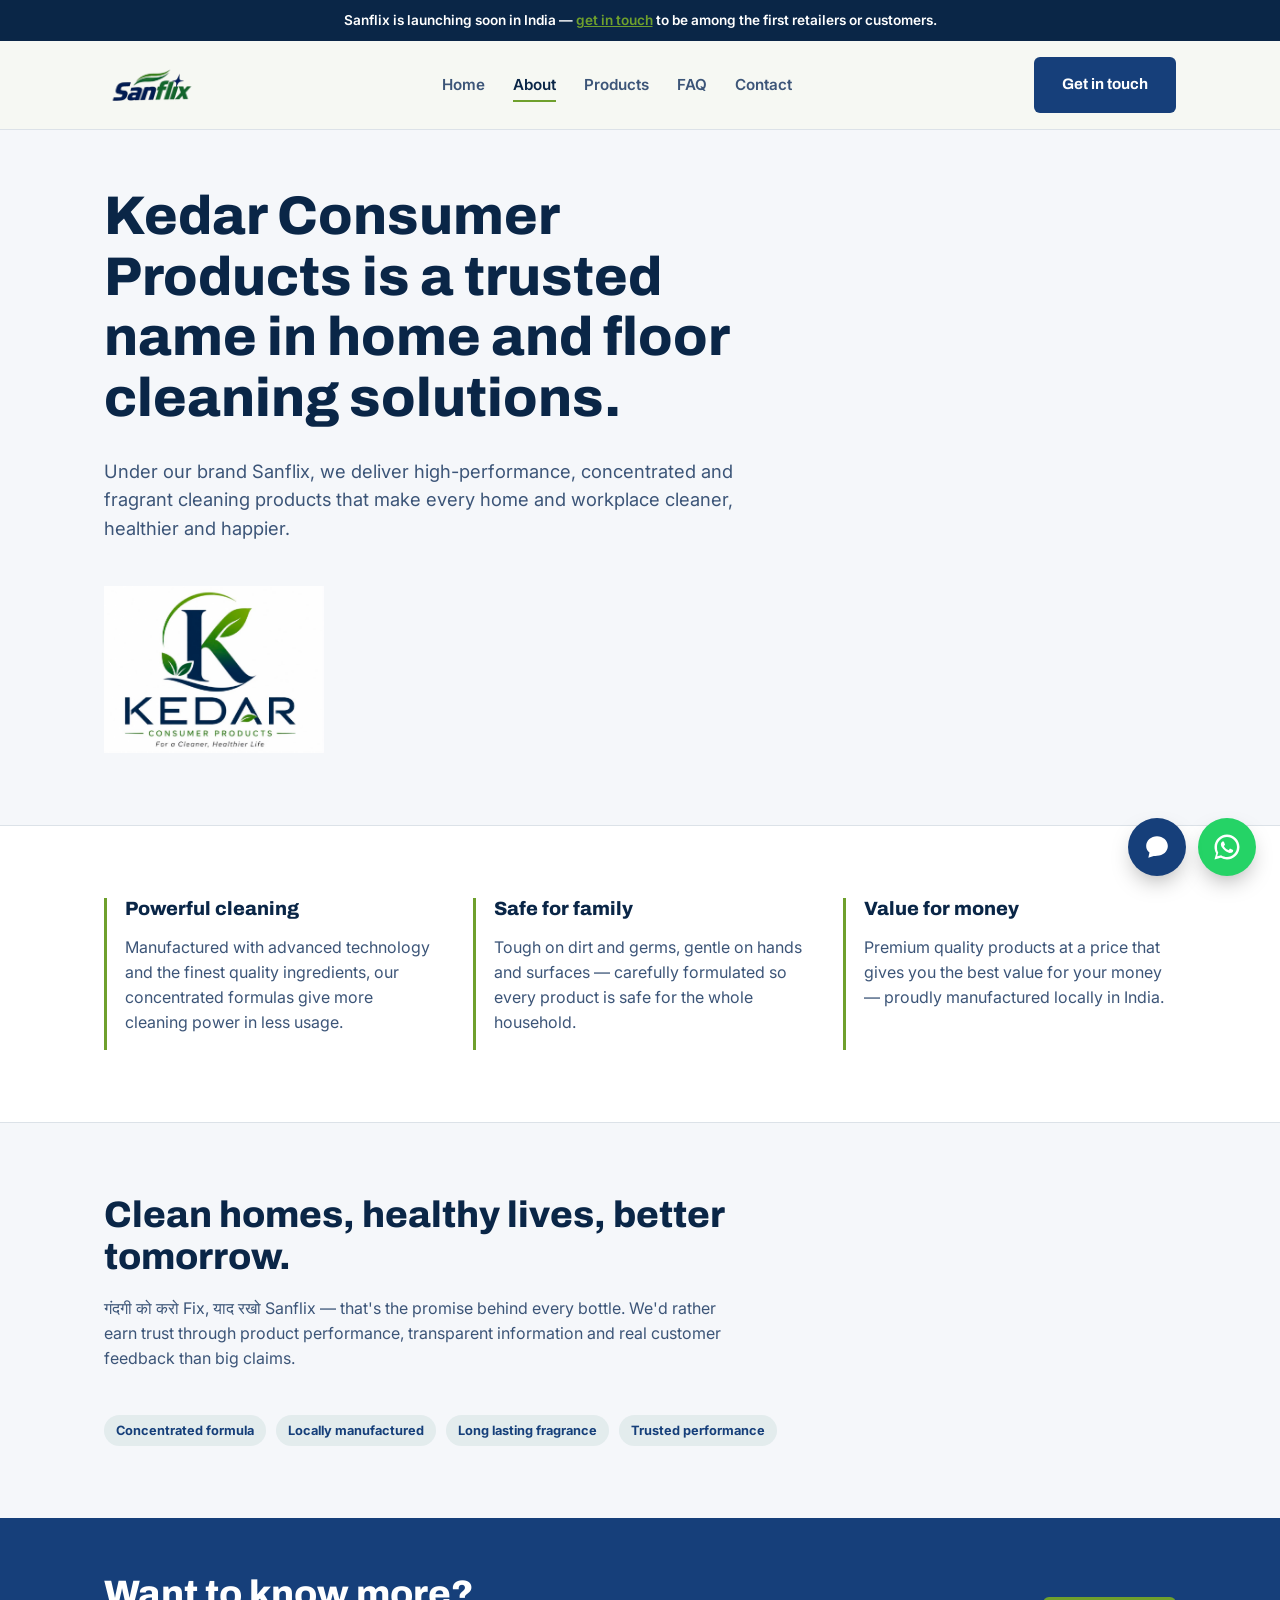
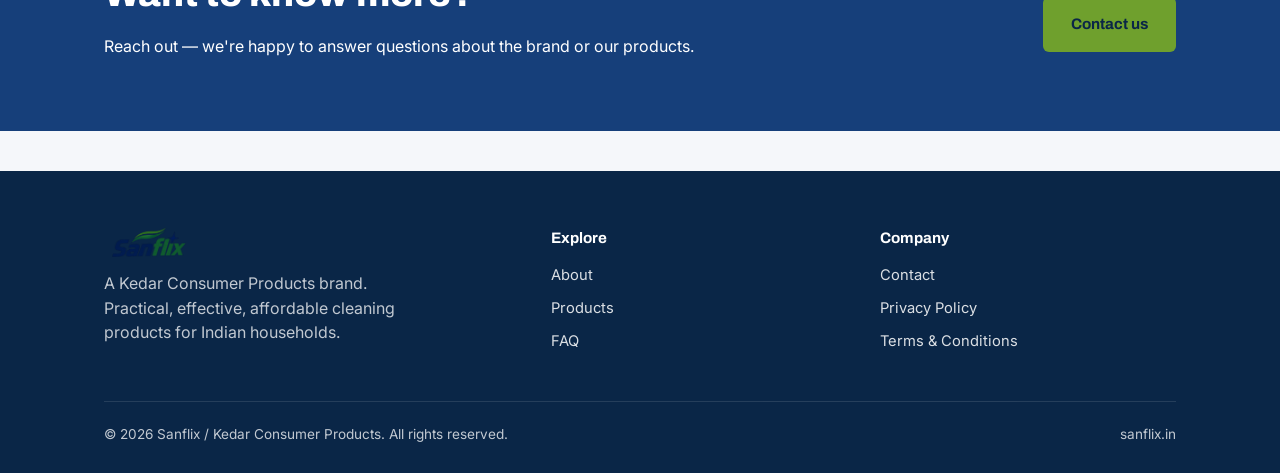
==== about.html @ 65be8e26 "Add files via upload" ====
<!DOCTYPE html>
<html lang="en">
<head>
<meta charset="UTF-8">
<meta name="viewport" content="width=device-width, initial-scale=1.0">
<title>About Sanflix | Kedar Consumer Products</title>
<meta name="description" content="Sanflix is the consumer-products brand of Kedar Consumer Products, building a strong local retail presence across India.">
<link rel="preconnect" href="https://fonts.googleapis.com">
<link href="https://fonts.googleapis.com/css2?family=Archivo:wght@700;800&family=Inter:wght@400;500;600;700&display=swap" rel="stylesheet">
<link rel="stylesheet" href="style.css">
</head>
<body>

<!-- PRE-LAUNCH: remove this div once Sanflix officially launches -->
<div class="announce-bar">Sanflix is launching soon in India — <a href="contact.html">get in touch</a> to be among the first retailers or customers.</div>

<header class="site-header">
  <div class="wrap">
    <a href="index.html" class="logo"><img src="assets/sanflix-logo.png" alt="Sanflix" style="height:32px;"></a>
    <nav>
      <ul class="nav-links">
        <li><a href="index.html">Home</a></li>
        <li><a href="about.html" class="active">About</a></li>
        <li><a href="products.html">Products</a></li>
        <li><a href="faq.html">FAQ</a></li>
        <li><a href="contact.html">Contact</a></li>
      </ul>
    </nav>
    <div class="nav-cta">
      <a href="contact.html" class="btn btn-primary">Get in touch</a>
      <button class="menu-toggle" aria-label="Toggle menu">
        <svg viewBox="0 0 24 24" fill="none" stroke="currentColor" stroke-width="2"><path d="M3 6h18M3 12h18M3 18h18"/></svg>
      </button>
    </div>
  </div>
</header>

<main>
  <section style="padding-top:56px;">
    <div class="wrap">
      <div class="section-head">
        <h1>Kedar Consumer Products is a trusted name in home and floor cleaning solutions.</h1>
        <p class="lede">Under our brand Sanflix, we deliver high-performance, concentrated and fragrant cleaning products that make every home and workplace cleaner, healthier and happier.</p>
      </div>
      <img src="assets/kedar-logo.png" alt="Kedar Consumer Products" style="max-width:220px;margin-top:8px;">
    </div>
  </section>

  <section class="section-alt">
    <div class="wrap">
      <div class="why-grid">
        <div class="why-item">
          <h3>Powerful cleaning</h3>
          <p>Manufactured with advanced technology and the finest quality ingredients, our concentrated formulas give more cleaning power in less usage.</p>
        </div>
        <div class="why-item">
          <h3>Safe for family</h3>
          <p>Tough on dirt and germs, gentle on hands and surfaces — carefully formulated so every product is safe for the whole household.</p>
        </div>
        <div class="why-item">
          <h3>Value for money</h3>
          <p>Premium quality products at a price that gives you the best value for your money — proudly manufactured locally in India.</p>
        </div>
      </div>
    </div>
  </section>

  <section>
    <div class="wrap">
      <div class="section-head">
        <h2>Clean homes, healthy lives, better tomorrow.</h2>
        <p>गंदगी को करो Fix, याद रखो Sanflix — that's the promise behind every bottle. We'd rather earn trust through product performance, transparent information and real customer feedback than big claims.</p>
      </div>
      <div class="badge-row">
        <span class="badge">Concentrated formula</span>
        <span class="badge">Locally manufactured</span>
        <span class="badge">Long lasting fragrance</span>
        <span class="badge">Trusted performance</span>
      </div>
    </div>
  </section>

  <section class="cta-band">
    <div class="wrap">
      <div>
        <h2>Want to know more?</h2>
        <p>Reach out — we're happy to answer questions about the brand or our products.</p>
      </div>
      <a href="contact.html" class="btn btn-accent">Contact us</a>
    </div>
  </section>
</main>

<footer>
  <div class="wrap">
    <div class="footer-grid">
      <div>
        <a href="index.html" class="logo"><img src="assets/sanflix-logo.png" alt="Sanflix" style="height:30px;"></a>
        <p style="color:rgba(255,255,255,0.75);margin-top:14px;max-width:32ch;">A Kedar Consumer Products brand. Practical, effective, affordable cleaning products for Indian households.</p>
      </div>
      <div>
        <h4>Explore</h4>
        <ul>
          <li><a href="about.html">About</a></li>
          <li><a href="products.html">Products</a></li>
          <li><a href="faq.html">FAQ</a></li>
        </ul>
      </div>
      <div>
        <h4>Company</h4>
        <ul>
          <li><a href="contact.html">Contact</a></li>
          <li><a href="privacy.html">Privacy Policy</a></li>
          <li><a href="terms.html">Terms &amp; Conditions</a></li>
        </ul>
      </div>
    </div>
    <div class="footer-bottom">
      <span>© 2026 Sanflix / Kedar Consumer Products. All rights reserved.</span>
      <span>sanflix.in</span>
    </div>
  </div>
</footer>

<a href="https://wa.me/910000000000" class="wa-float" aria-label="Chat on WhatsApp" target="_blank" rel="noopener">
  <svg viewBox="0 0 24 24"><path d="M12 2C6.48 2 2 6.48 2 12c0 1.85.5 3.58 1.36 5.07L2 22l5.07-1.33A9.96 9.96 0 0012 22c5.52 0 10-4.48 10-10S17.52 2 12 2zm0 18c-1.6 0-3.1-.43-4.4-1.18l-.31-.18-3.13.82.84-3.05-.2-.31A7.94 7.94 0 014 12c0-4.41 3.59-8 8-8s8 3.59 8 8-3.59 8-8 8zm4.4-5.9c-.24-.12-1.43-.7-1.65-.78-.22-.08-.38-.12-.54.12-.16.24-.62.78-.76.94-.14.16-.28.18-.52.06-.24-.12-1.02-.38-1.94-1.2-.72-.64-1.2-1.43-1.34-1.67-.14-.24-.02-.37.1-.49.11-.11.24-.28.36-.42.12-.14.16-.24.24-.4.08-.16.04-.3-.02-.42-.06-.12-.54-1.3-.74-1.78-.2-.47-.4-.4-.54-.41h-.46c-.16 0-.42.06-.64.3-.22.24-.84.82-.84 2s.86 2.32.98 2.48c.12.16 1.7 2.6 4.12 3.64.58.25 1.03.4 1.38.51.58.18 1.11.16 1.53.1.47-.07 1.43-.58 1.63-1.15.2-.57.2-1.05.14-1.15-.06-.1-.22-.16-.46-.28z"/></svg>
</a>

<button class="chat-toggle" aria-label="Open Sanflix assistant">
  <svg viewBox="0 0 24 24"><path d="M12 2C6.48 2 2 6.03 2 11c0 2.42 1.16 4.6 3.06 6.19L4 22l4.98-1.62A11.6 11.6 0 0012 20c5.52 0 10-4.03 10-9S17.52 2 12 2z"/></svg>
</button>
<div class="chat-panel">
  <div class="chat-head">Sanflix Assistant</div>
  <div class="chat-body">
    <div class="msg bot">Hi! Ask me about our products, usage, or how to get in touch.</div>
  </div>
  <form class="chat-input">
    <input type="text" placeholder="Type your question…" aria-label="Chat message">
    <button type="submit">Send</button>
  </form>
</div>

<script src="script.js"></script>
</body>
</html>
---- style.css ----
/* ===== Sanflix — Design tokens ===== */
:root{
  /* Colors pulled directly from the real Sanflix logo */
  --ink: #0A2647;
  --ink-soft: #3C5578;
  --paper: #F5F7FA;
  --paper-raised: #FFFFFF;
  --teal: #163F7A;
  --teal-dark: #0F2D59;
  --lime: #6FA02D;
  --lime-dark: #578425;
  --sage: #6B7684;
  --line: #DCE2E8;
  --danger: #B4432E;

  --font-head: 'Archivo', system-ui, sans-serif;
  --font-body: 'Inter', system-ui, sans-serif;

  --radius: 6px;
  --container: 1120px;
}

*{box-sizing:border-box;}
html{scroll-behavior:smooth;}
body{
  margin:0;
  background:var(--paper);
  color:var(--ink);
  font-family:var(--font-body);
  line-height:1.55;
  -webkit-font-smoothing:antialiased;
}
img{max-width:100%;display:block;}
a{color:inherit;}
.wrap{max-width:var(--container);margin:0 auto;padding:0 24px;}

h1,h2,h3{
  font-family:var(--font-head);
  color:var(--ink);
  line-height:1.12;
  margin:0 0 0.5em 0;
  font-weight:800;
}
h1{font-size:clamp(2.1rem,5vw,3.4rem);}
h2{font-size:clamp(1.6rem,3.4vw,2.3rem);}
h3{font-size:1.2rem;}
p{max-width:65ch;color:var(--ink-soft);}
.lede{font-size:1.15rem;color:var(--ink-soft);}

/* ===== Buttons ===== */
.btn{
  display:inline-flex;align-items:center;gap:8px;
  padding:14px 26px;border-radius:var(--radius);
  font-family:var(--font-head);font-weight:700;font-size:0.95rem;
  text-decoration:none;border:2px solid transparent;cursor:pointer;
  transition:transform .12s ease, background .15s ease;
}
.btn:active{transform:scale(0.98);}
.btn-primary{background:var(--teal);color:#fff;}
.btn-primary:hover{background:var(--teal-dark);}
.btn-accent{background:var(--lime);color:var(--ink);}
.btn-accent:hover{background:var(--lime-dark);}
.btn-ghost{background:transparent;color:var(--ink);border-color:var(--ink);}
.btn-ghost:hover{background:var(--ink);color:#fff;}
.btn-wide{width:100%;justify-content:center;}

/* ===== Header ===== */
.site-header{
  position:sticky;top:0;z-index:50;
  background:rgba(246,248,242,0.92);
  backdrop-filter:blur(8px);
  border-bottom:1px solid var(--line);
}
.site-header .wrap{
  display:flex;align-items:center;justify-content:space-between;
  padding-top:16px;padding-bottom:16px;
}
.logo{
  font-family:var(--font-head);font-weight:800;font-size:1.4rem;
  color:var(--teal);text-decoration:none;letter-spacing:-0.02em;
}
.logo span{color:var(--ink);}
.nav-links{display:flex;gap:28px;list-style:none;margin:0;padding:0;}
.nav-links a{
  text-decoration:none;font-weight:600;font-size:0.95rem;color:var(--ink-soft);
  padding:6px 0;border-bottom:2px solid transparent;
}
.nav-links a:hover, .nav-links a.active{color:var(--ink);border-color:var(--lime);}
.nav-cta{display:flex;align-items:center;gap:14px;}
.menu-toggle{
  display:none;background:none;border:none;cursor:pointer;padding:6px;
}
.menu-toggle svg{width:26px;height:26px;}

@media(max-width:860px){
  .nav-links{
    position:fixed;inset:70px 0 0 0;background:var(--paper);
    flex-direction:column;padding:32px 24px;gap:22px;
    transform:translateY(-110%);transition:transform .25s ease;
    border-top:1px solid var(--line);
  }
  .nav-links.open{transform:translateY(0);}
  .nav-links a{font-size:1.1rem;}
  .menu-toggle{display:block;}
  .nav-cta .btn-primary{padding:10px 16px;font-size:0.85rem;}
}

/* ===== Hero ===== */
.hero{
  position:relative;overflow:hidden;
  padding:64px 0 90px 0;
}
.hero::before{
  content:"";position:absolute;top:-10%;right:-12%;width:56%;height:130%;
  background:var(--teal);
  clip-path:polygon(28% 0, 100% 0, 100% 100%, 0% 100%);
  z-index:0;
}
.hero .wrap{position:relative;z-index:1;display:grid;grid-template-columns:1.1fr 0.9fr;gap:40px;align-items:center;}
.hero-copy .tag{
  display:inline-block;background:var(--lime);color:var(--ink);
  font-weight:700;font-size:0.82rem;padding:6px 14px;border-radius:100px;margin-bottom:18px;
}
.hero-actions{display:flex;gap:14px;flex-wrap:wrap;margin-top:28px;}
.hero-art{
  position:relative;z-index:1;background:var(--paper-raised);
  border-radius:var(--radius);padding:28px;border:1px solid var(--line);
  box-shadow:0 24px 60px -30px rgba(18,56,50,0.35);
}
.hero-art img{border-radius:4px;}
.hero-art .caption{margin-top:14px;font-size:0.85rem;color:var(--sage);text-align:center;}

@media(max-width:860px){
  .hero .wrap{grid-template-columns:1fr;}
  .hero::before{width:100%;height:60%;top:auto;bottom:0;right:0;clip-path:polygon(0 30%,100% 0,100% 100%,0 100%);opacity:0.12;}
}

/* ===== Sections ===== */
section{padding:72px 0;}
.section-head{max-width:640px;margin-bottom:44px;}
.section-alt{background:var(--paper-raised);border-top:1px solid var(--line);border-bottom:1px solid var(--line);}

/* Product tiles - flat bordered, not identical shadow cards */
.product-grid{display:grid;grid-template-columns:repeat(auto-fit,minmax(220px,1fr));gap:1px;background:var(--line);border:1px solid var(--line);}
.product-tile{background:var(--paper-raised);padding:28px 24px;display:flex;flex-direction:column;gap:12px;}
.product-tile .swatch{width:44px;height:44px;border-radius:50%;background:var(--lime);}
.product-tile h3{margin-bottom:0;}
.product-tile p{font-size:0.92rem;margin:0;}
.product-tile .enquire{margin-top:auto;font-weight:700;font-size:0.88rem;color:var(--teal);text-decoration:none;}

/* Why grid */
.why-grid{display:grid;grid-template-columns:repeat(auto-fit,minmax(220px,1fr));gap:36px;}
.why-item{border-left:3px solid var(--lime);padding-left:18px;}
@media(max-width:860px){.why-grid{grid-template-columns:1fr;}}

/* CTA band */
.cta-band{background:var(--teal);color:#fff;padding:56px 0;}
.cta-band h2, .cta-band p{color:#fff;}
.cta-band .wrap{display:flex;align-items:center;justify-content:space-between;gap:24px;flex-wrap:wrap;}

/* Forms */
.form-grid{display:grid;grid-template-columns:1.2fr 0.8fr;gap:48px;align-items:start;}
@media(max-width:860px){.form-grid{grid-template-columns:1fr;}}
.field{margin-bottom:20px;}
.field label{display:block;font-weight:700;font-size:0.88rem;margin-bottom:6px;}
.field input, .field select, .field textarea{
  width:100%;padding:12px 14px;border:1.5px solid var(--line);border-radius:var(--radius);
  font-family:var(--font-body);font-size:0.98rem;background:#fff;color:var(--ink);
}
.field input:focus, .field select:focus, .field textarea:focus{
  outline:2px solid var(--teal);outline-offset:1px;border-color:var(--teal);
}
.contact-card{background:var(--paper-raised);border:1px solid var(--line);border-radius:var(--radius);padding:28px;}
.contact-card .row{display:flex;gap:12px;align-items:flex-start;margin-bottom:18px;}
.contact-card .row:last-child{margin-bottom:0;}

/* FAQ accordion */
.faq-item{border-bottom:1px solid var(--line);}
.faq-q{
  width:100%;text-align:left;background:none;border:none;cursor:pointer;
  padding:20px 0;font-family:var(--font-head);font-weight:700;font-size:1.05rem;
  display:flex;justify-content:space-between;align-items:center;color:var(--ink);
}
.faq-a{max-height:0;overflow:hidden;transition:max-height .25s ease;}
.faq-a p{padding-bottom:18px;margin:0;}
.faq-item.open .faq-a{max-height:300px;}
.faq-item.open .faq-icon{transform:rotate(45deg);}
.faq-icon{transition:transform .2s ease;font-size:1.4rem;color:var(--teal);}

/* Footer */
footer{background:var(--ink);color:#fff;padding:56px 0 28px 0;margin-top:40px;}
footer a{color:#fff;text-decoration:none;opacity:0.85;}
footer a:hover{opacity:1;text-decoration:underline;}
.footer-grid{display:grid;grid-template-columns:1.4fr 1fr 1fr;gap:32px;margin-bottom:40px;}
.footer-grid h4{font-family:var(--font-head);margin:0 0 14px 0;font-size:0.95rem;}
.footer-grid ul{list-style:none;padding:0;margin:0;display:flex;flex-direction:column;gap:10px;font-size:0.92rem;}
.footer-bottom{border-top:1px solid rgba(255,255,255,0.15);padding-top:22px;font-size:0.85rem;opacity:0.75;display:flex;justify-content:space-between;flex-wrap:wrap;gap:10px;}
@media(max-width:860px){.footer-grid{grid-template-columns:1fr;}}

/* WhatsApp floating button */
.wa-float{
  position:fixed;bottom:24px;right:24px;z-index:60;
  width:58px;height:58px;border-radius:50%;background:#25D366;
  display:flex;align-items:center;justify-content:center;
  box-shadow:0 10px 24px -8px rgba(0,0,0,0.4);text-decoration:none;
}
.wa-float svg{width:30px;height:30px;fill:#fff;}

/* Chatbot widget (phase 2 — wired up when the RAG API is live) */
.chat-toggle{
  position:fixed;bottom:24px;right:94px;z-index:60;
  width:58px;height:58px;border-radius:50%;background:var(--teal);
  display:flex;align-items:center;justify-content:center;border:none;cursor:pointer;
  box-shadow:0 10px 24px -8px rgba(0,0,0,0.4);
}
.chat-toggle svg{width:26px;height:26px;fill:#fff;}
.chat-panel{
  position:fixed;bottom:92px;right:24px;z-index:60;width:320px;max-width:calc(100vw - 48px);
  background:#fff;border-radius:12px;border:1px solid var(--line);
  box-shadow:0 24px 60px -20px rgba(0,0,0,0.35);
  display:none;flex-direction:column;overflow:hidden;
}
.chat-panel.open{display:flex;}
.chat-head{background:var(--teal);color:#fff;padding:14px 16px;font-family:var(--font-head);font-weight:700;}
.chat-body{padding:14px 16px;height:280px;overflow-y:auto;font-size:0.9rem;}
.chat-body .msg{margin-bottom:12px;}
.chat-body .msg.bot{color:var(--ink-soft);}
.chat-body .msg.user{color:var(--teal);text-align:right;}
.chat-input{display:flex;border-top:1px solid var(--line);}
.chat-input input{flex:1;border:none;padding:12px;font-size:0.9rem;}
.chat-input button{border:none;background:var(--lime);padding:0 16px;font-weight:700;cursor:pointer;}

/* PRE-LAUNCH: remove this whole block + its HTML usage once Sanflix officially launches */
.announce-bar{
  background:var(--ink);color:#fff;text-align:center;
  padding:10px 16px;font-size:0.85rem;font-weight:600;
}
.announce-bar a{color:var(--lime);text-decoration:underline;}

/* Utility */
.badge-row{display:flex;gap:10px;flex-wrap:wrap;margin-top:20px;}
.badge{font-size:0.8rem;font-weight:700;color:var(--teal);background:rgba(15,107,92,0.08);padding:6px 12px;border-radius:100px;}
.skip-link{position:absolute;left:-9999px;}
.skip-link:focus{left:16px;top:16px;background:#fff;padding:10px;z-index:100;}
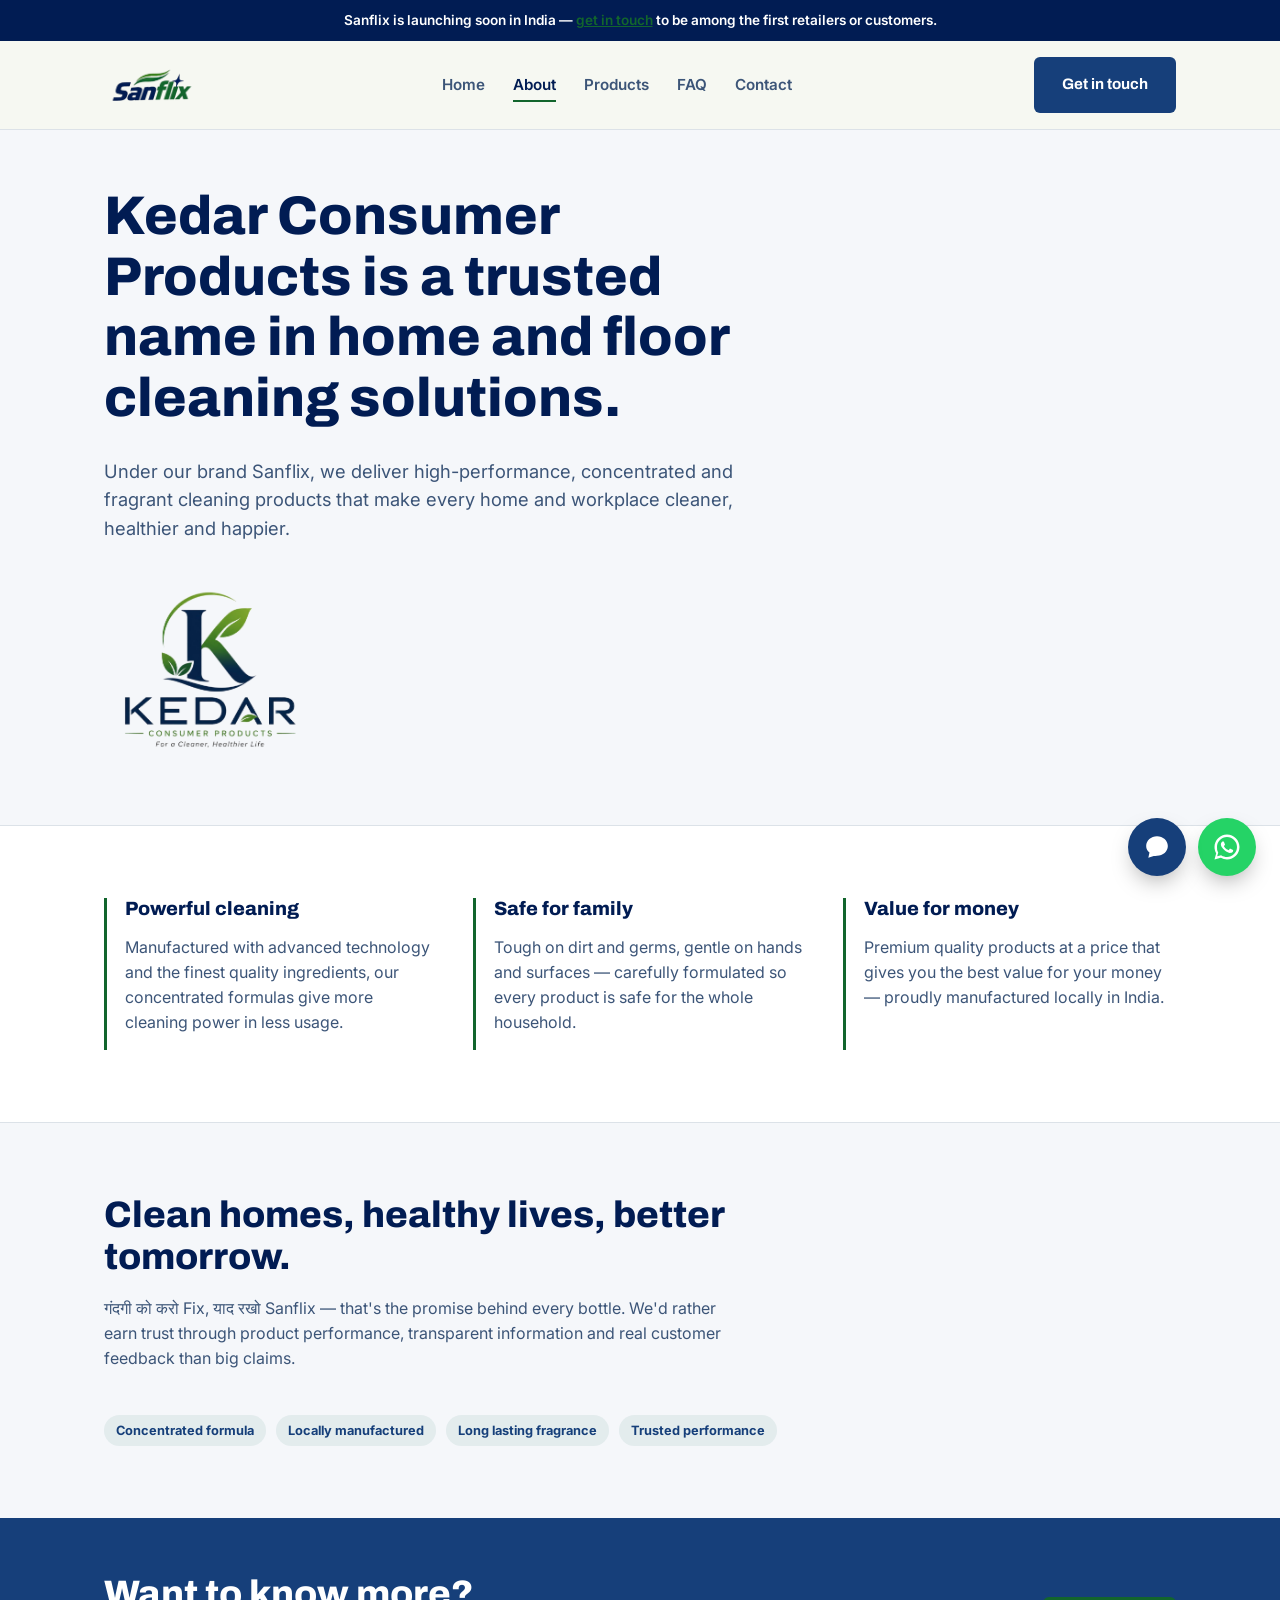
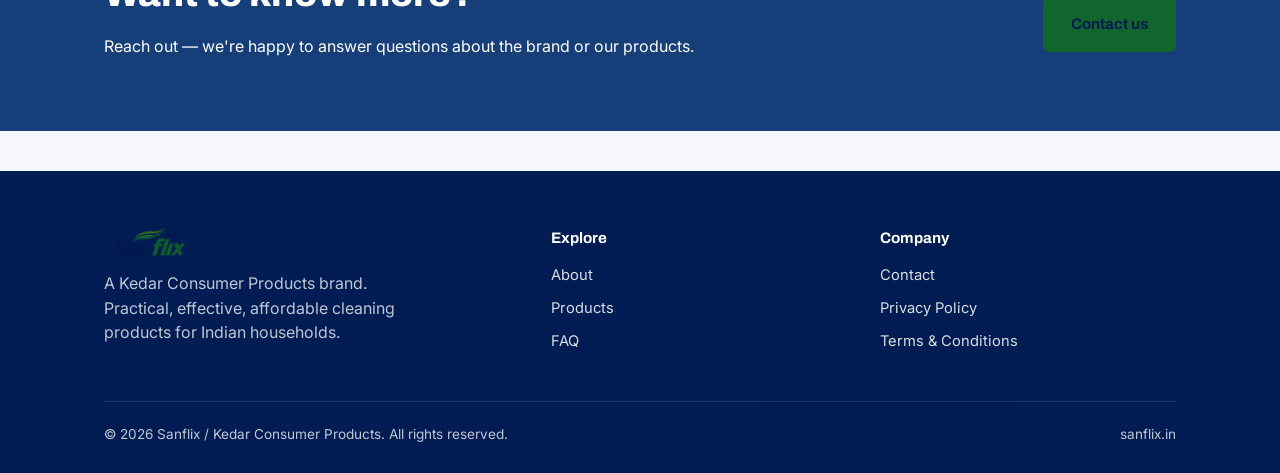
==== commit 183a5bd9: "Add files via upload" ====
--- a/about.html
+++ b/about.html
@@ -28,8 +28,10 @@
     </nav>
     <div class="nav-cta">
       <a href="contact.html" class="btn btn-primary">Get in touch</a>
-      <button class="menu-toggle" aria-label="Toggle menu">
-        <svg viewBox="0 0 24 24" fill="none" stroke="currentColor" stroke-width="2"><path d="M3 6h18M3 12h18M3 18h18"/></svg>
+      <button type="button" class="menu-toggle" aria-label="Toggle menu" aria-expanded="false">
+        <span class="bar"></span>
+        <span class="bar"></span>
+        <span class="bar"></span>
       </button>
     </div>
   </div>
--- a/style.css
+++ b/style.css
@@ -1,14 +1,14 @@
 /* ===== Sanflix — Design tokens ===== */
 :root{
   /* Colors pulled directly from the real Sanflix logo */
-  --ink: #0A2647;
+  --ink: #011C53;
   --ink-soft: #3C5578;
   --paper: #F5F7FA;
   --paper-raised: #FFFFFF;
   --teal: #163F7A;
   --teal-dark: #0F2D59;
-  --lime: #6FA02D;
-  --lime-dark: #578425;
+  --lime: #12652D;
+  --lime-dark: #0D4A21;
   --sage: #6B7684;
   --line: #DCE2E8;
   --danger: #B4432E;
@@ -66,9 +66,8 @@
 
 /* ===== Header ===== */
 .site-header{
-  position:sticky;top:0;z-index:50;
-  background:rgba(246,248,242,0.92);
-  backdrop-filter:blur(8px);
+  position:sticky;top:0;z-index:300;
+  background:rgba(246,248,242,0.97);
   border-bottom:1px solid var(--line);
 }
 .site-header .wrap{
@@ -89,17 +88,38 @@
 .nav-cta{display:flex;align-items:center;gap:14px;}
 .menu-toggle{
   display:none;background:none;border:none;cursor:pointer;padding:6px;
-}
-.menu-toggle svg{width:26px;height:26px;}
+  position:relative;z-index:201;width:38px;height:38px;
+}
+.menu-toggle .bar{
+  display:block;position:absolute;left:6px;right:6px;height:2px;
+  background:var(--ink);border-radius:2px;
+  transition:transform .25s ease, opacity .2s ease;
+}
+.menu-toggle .bar:nth-child(1){top:12px;}
+.menu-toggle .bar:nth-child(2){top:19px;}
+.menu-toggle .bar:nth-child(3){top:26px;}
+.menu-toggle.active .bar:nth-child(1){transform:translateY(7px) rotate(45deg);}
+.menu-toggle.active .bar:nth-child(2){opacity:0;}
+.menu-toggle.active .bar:nth-child(3){transform:translateY(-7px) rotate(-45deg);}
 
 @media(max-width:860px){
   .nav-links{
-    position:fixed;inset:70px 0 0 0;background:var(--paper);
-    flex-direction:column;padding:32px 24px;gap:22px;
-    transform:translateY(-110%);transition:transform .25s ease;
-    border-top:1px solid var(--line);
+    display:none;
+    position:fixed;top:0;right:0;bottom:0;left:0;
+    background:var(--paper);z-index:200;
+    flex-direction:column;padding:100px 24px 32px 24px;gap:22px;
+    overflow-y:auto;
   }
-  .nav-links.open{transform:translateY(0);}
+  .nav-links.open{display:flex;}
+  .nav-links.open::before{
+    content:"";
+    position:absolute;top:24px;left:24px;
+    width:150px;height:34px;
+    background:url('assets/sanflix-logo.png') no-repeat left center;
+    background-size:contain;
+  }
+  .nav-links li{border-bottom:1px solid var(--line);padding-bottom:14px;}
+  .nav-links li:last-child{border-bottom:none;}
   .nav-links a{font-size:1.1rem;}
   .menu-toggle{display:block;}
   .nav-cta .btn-primary{padding:10px 16px;font-size:0.85rem;}
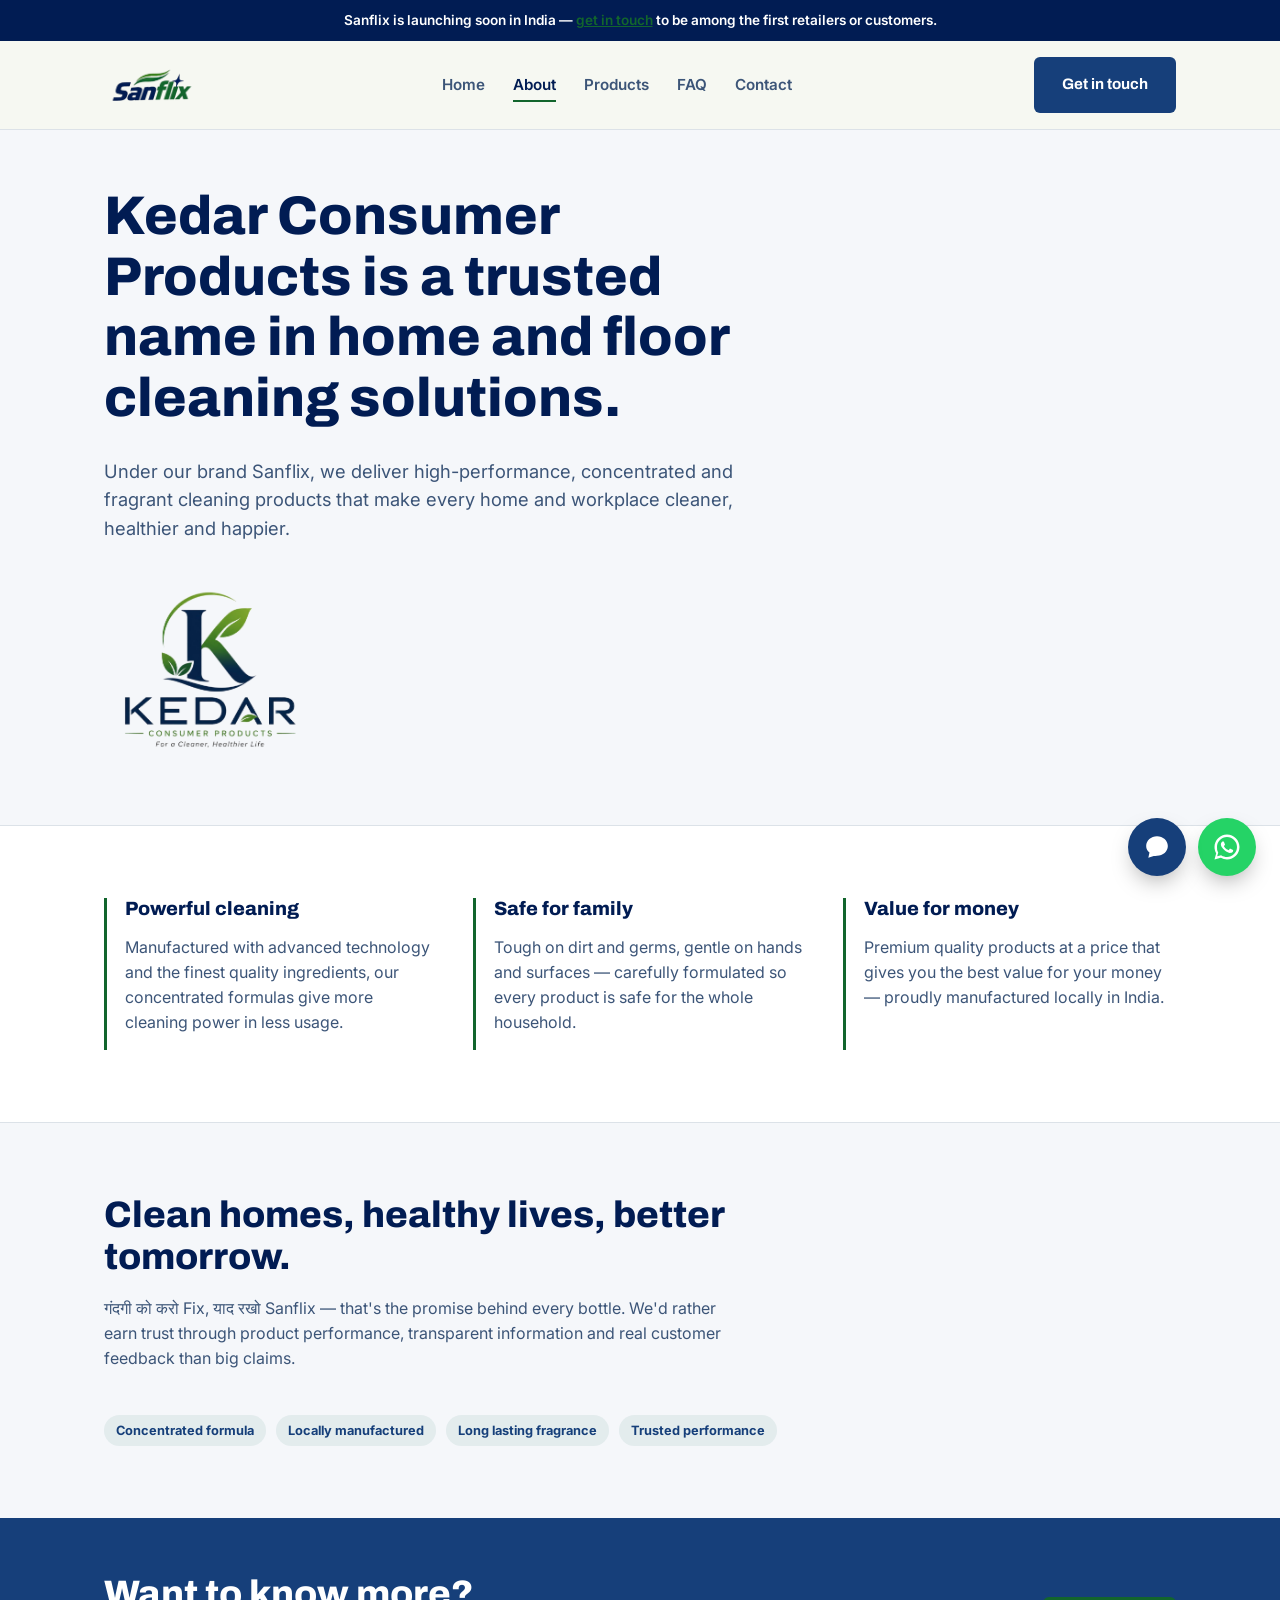
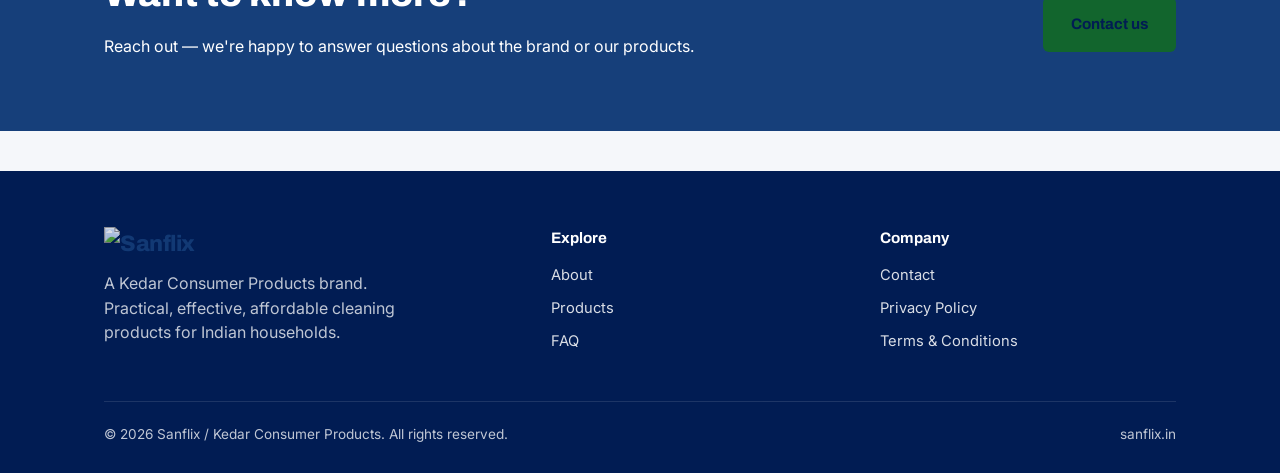
==== commit 3f7b9c60: "Add files via upload" ====
--- a/about.html
+++ b/about.html
@@ -7,7 +7,19 @@
 <meta name="description" content="Sanflix is the consumer-products brand of Kedar Consumer Products, building a strong local retail presence across India.">
 <link rel="preconnect" href="https://fonts.googleapis.com">
 <link href="https://fonts.googleapis.com/css2?family=Archivo:wght@700;800&family=Inter:wght@400;500;600;700&display=swap" rel="stylesheet">
+<link rel="icon" type="image/x-icon" href="assets/favicon.ico">
+<link rel="icon" type="image/png" sizes="32x32" href="assets/favicon-32.png">
+<link rel="icon" type="image/png" sizes="16x16" href="assets/favicon-16.png">
+<link rel="apple-touch-icon" sizes="180x180" href="assets/apple-touch-icon.png">
 <link rel="stylesheet" href="style.css">
+<!-- Google tag (gtag.js) -->
+<script async src="https://www.googletagmanager.com/gtag/js?id=G-ZH7ZVCZYS8"></script>
+<script>
+  window.dataLayer = window.dataLayer || [];
+  function gtag(){dataLayer.push(arguments);}
+  gtag('js', new Date());
+  gtag('config', 'G-ZH7ZVCZYS8');
+</script>
 </head>
 <body>
 
@@ -97,7 +109,7 @@
   <div class="wrap">
     <div class="footer-grid">
       <div>
-        <a href="index.html" class="logo"><img src="assets/sanflix-logo.png" alt="Sanflix" style="height:30px;"></a>
+        <a href="index.html" class="logo"><img src="assets/sanflix-logo-white.png" alt="Sanflix" style="height:30px;"></a>
         <p style="color:rgba(255,255,255,0.75);margin-top:14px;max-width:32ch;">A Kedar Consumer Products brand. Practical, effective, affordable cleaning products for Indian households.</p>
       </div>
       <div>
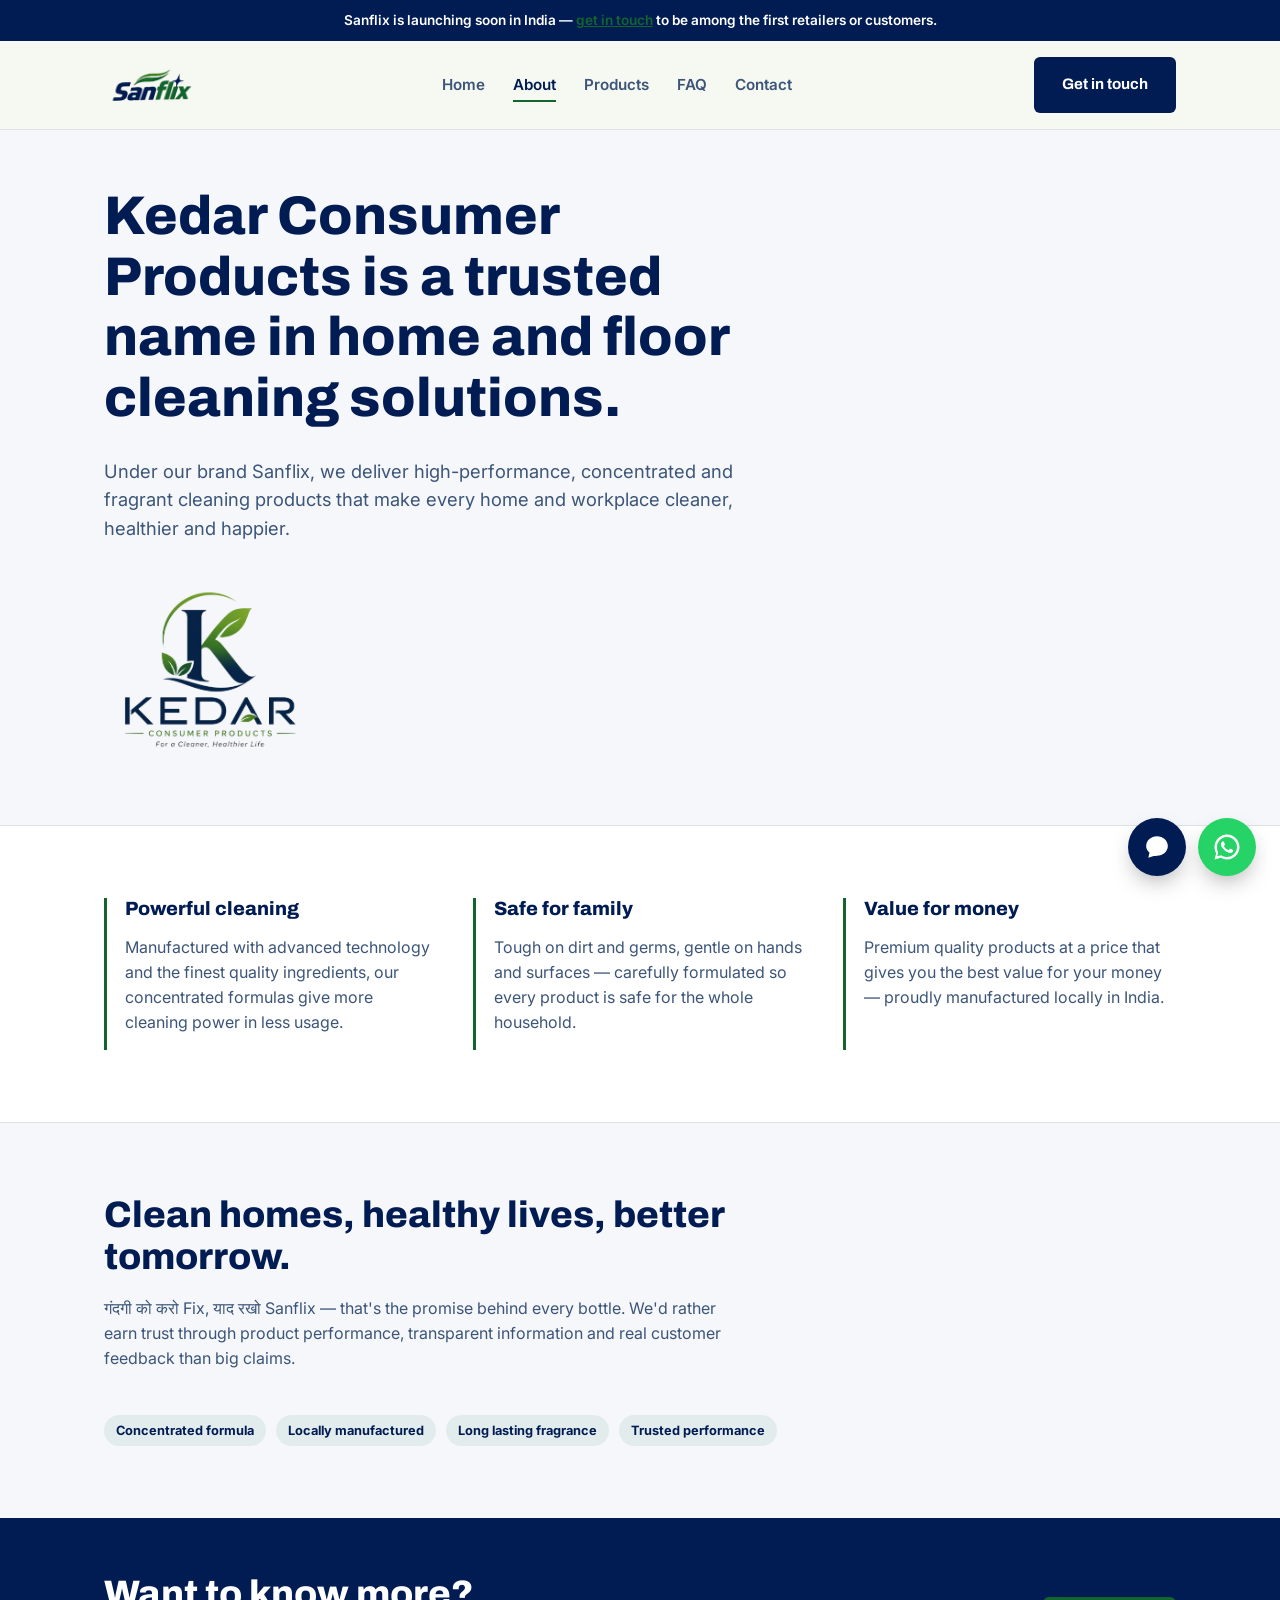
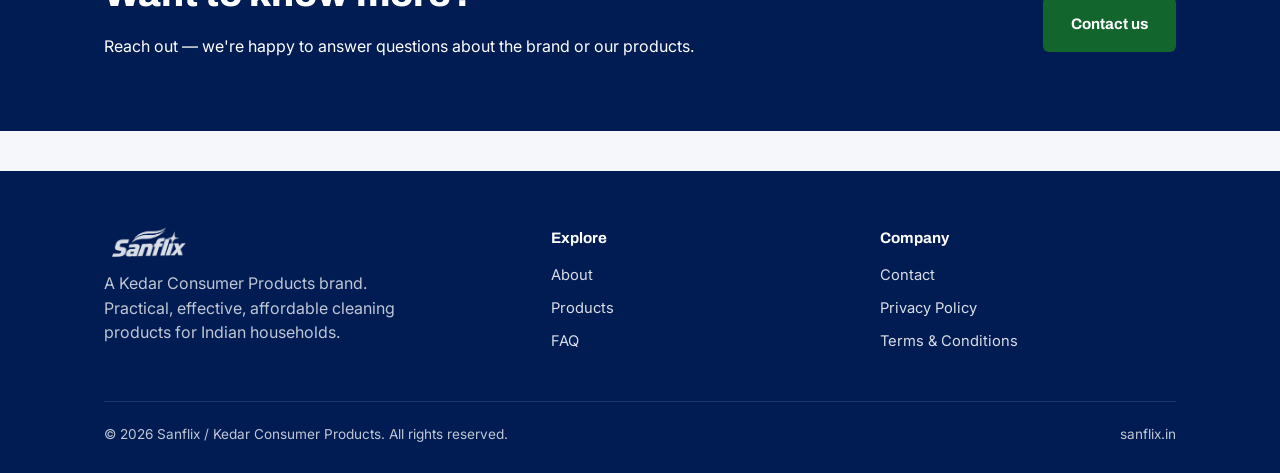
==== commit 158a8b3a: "Add files via upload" ====
--- a/about.html
+++ b/about.html
@@ -136,7 +136,7 @@
   </div>
 </footer>
 
-<a href="https://wa.me/910000000000" class="wa-float" aria-label="Chat on WhatsApp" target="_blank" rel="noopener">
+<a href="https://wa.me/918168800195" class="wa-float" aria-label="Chat on WhatsApp" target="_blank" rel="noopener">
   <svg viewBox="0 0 24 24"><path d="M12 2C6.48 2 2 6.48 2 12c0 1.85.5 3.58 1.36 5.07L2 22l5.07-1.33A9.96 9.96 0 0012 22c5.52 0 10-4.48 10-10S17.52 2 12 2zm0 18c-1.6 0-3.1-.43-4.4-1.18l-.31-.18-3.13.82.84-3.05-.2-.31A7.94 7.94 0 014 12c0-4.41 3.59-8 8-8s8 3.59 8 8-3.59 8-8 8zm4.4-5.9c-.24-.12-1.43-.7-1.65-.78-.22-.08-.38-.12-.54.12-.16.24-.62.78-.76.94-.14.16-.28.18-.52.06-.24-.12-1.02-.38-1.94-1.2-.72-.64-1.2-1.43-1.34-1.67-.14-.24-.02-.37.1-.49.11-.11.24-.28.36-.42.12-.14.16-.24.24-.4.08-.16.04-.3-.02-.42-.06-.12-.54-1.3-.74-1.78-.2-.47-.4-.4-.54-.41h-.46c-.16 0-.42.06-.64.3-.22.24-.84.82-.84 2s.86 2.32.98 2.48c.12.16 1.7 2.6 4.12 3.64.58.25 1.03.4 1.38.51.58.18 1.11.16 1.53.1.47-.07 1.43-.58 1.63-1.15.2-.57.2-1.05.14-1.15-.06-.1-.22-.16-.46-.28z"/></svg>
 </a>
 
--- a/style.css
+++ b/style.css
@@ -5,8 +5,8 @@
   --ink-soft: #3C5578;
   --paper: #F5F7FA;
   --paper-raised: #FFFFFF;
-  --teal: #163F7A;
-  --teal-dark: #0F2D59;
+  --teal: #011C53;
+  --teal-dark: #010F30;
   --lime: #12652D;
   --lime-dark: #0D4A21;
   --sage: #6B7684;
@@ -58,7 +58,7 @@
 .btn:active{transform:scale(0.98);}
 .btn-primary{background:var(--teal);color:#fff;}
 .btn-primary:hover{background:var(--teal-dark);}
-.btn-accent{background:var(--lime);color:var(--ink);}
+.btn-accent{background:var(--lime);color:#fff;}
 .btn-accent:hover{background:var(--lime-dark);}
 .btn-ghost{background:transparent;color:var(--ink);border-color:var(--ink);}
 .btn-ghost:hover{background:var(--ink);color:#fff;}
@@ -138,7 +138,7 @@
 }
 .hero .wrap{position:relative;z-index:1;display:grid;grid-template-columns:1.1fr 0.9fr;gap:40px;align-items:center;}
 .hero-copy .tag{
-  display:inline-block;background:var(--lime);color:var(--ink);
+  display:inline-block;background:var(--lime);color:#fff;
   font-weight:700;font-size:0.82rem;padding:6px 14px;border-radius:100px;margin-bottom:18px;
 }
 .hero-actions{display:flex;gap:14px;flex-wrap:wrap;margin-top:28px;}
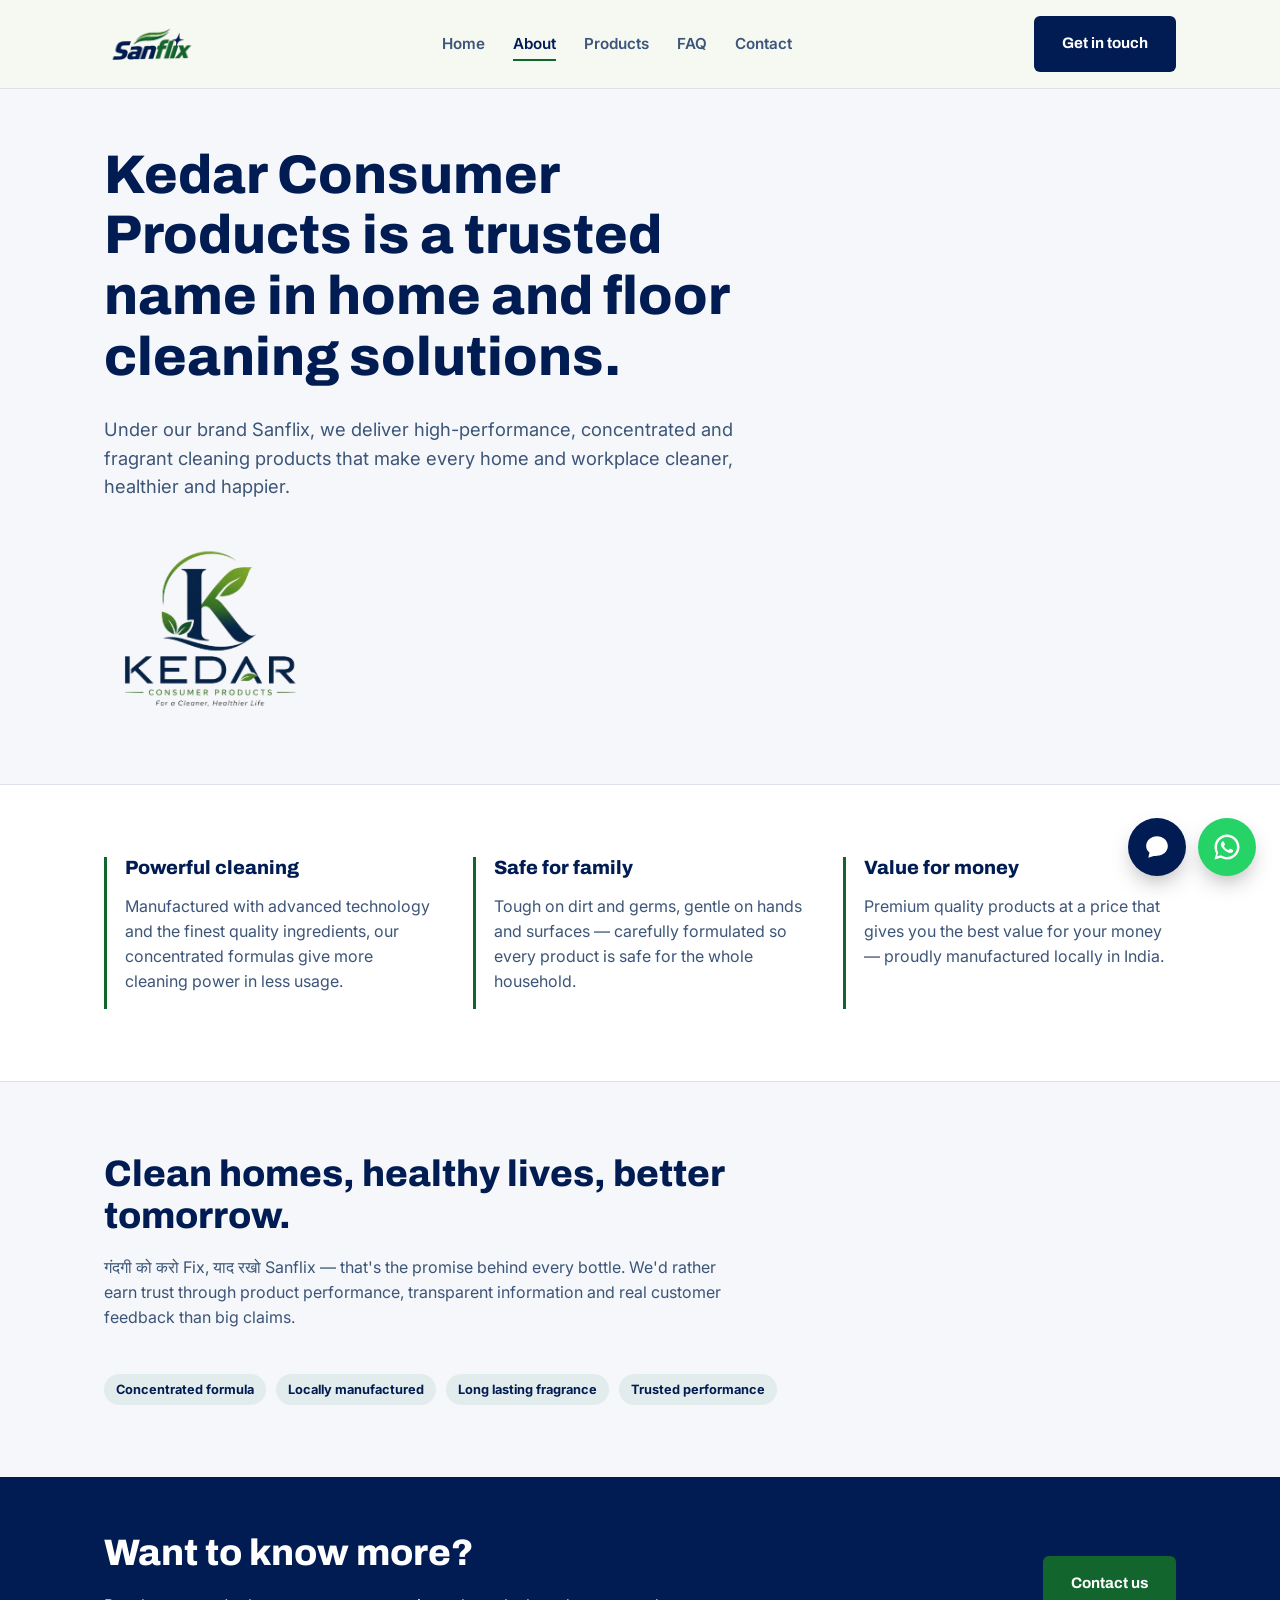
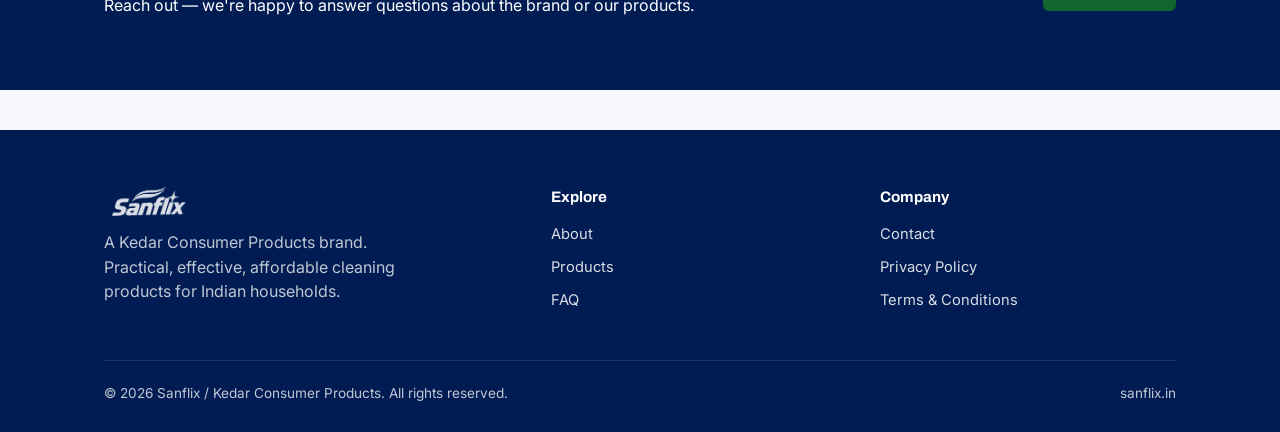
==== commit eec6d8d8: "Add files via upload" ====
--- a/about.html
+++ b/about.html
@@ -22,9 +22,6 @@
 </script>
 </head>
 <body>
-
-<!-- PRE-LAUNCH: remove this div once Sanflix officially launches -->
-<div class="announce-bar">Sanflix is launching soon in India — <a href="contact.html">get in touch</a> to be among the first retailers or customers.</div>
 
 <header class="site-header">
   <div class="wrap">
--- a/style.css
+++ b/style.css
@@ -242,20 +242,22 @@
 }
 .chat-panel.open{display:flex;}
 .chat-head{background:var(--teal);color:#fff;padding:14px 16px;font-family:var(--font-head);font-weight:700;}
-.chat-body{padding:14px 16px;height:280px;overflow-y:auto;font-size:0.9rem;}
-.chat-body .msg{margin-bottom:12px;}
-.chat-body .msg.bot{color:var(--ink-soft);}
-.chat-body .msg.user{color:var(--teal);text-align:right;}
+.chat-body{padding:14px 16px;height:280px;overflow-y:auto;font-size:0.9rem;display:flex;flex-direction:column;gap:10px;}
+.chat-body .msg{
+  margin-bottom:0;padding:10px 14px;border-radius:14px;max-width:85%;
+  line-height:1.4;word-wrap:break-word;
+}
+.chat-body .msg.bot{
+  background:var(--paper);color:var(--ink);
+  align-self:flex-start;border-bottom-left-radius:4px;
+}
+.chat-body .msg.user{
+  background:var(--teal);color:#fff;
+  align-self:flex-end;border-bottom-right-radius:4px;
+}
 .chat-input{display:flex;border-top:1px solid var(--line);}
 .chat-input input{flex:1;border:none;padding:12px;font-size:0.9rem;}
 .chat-input button{border:none;background:var(--lime);padding:0 16px;font-weight:700;cursor:pointer;}
-
-/* PRE-LAUNCH: remove this whole block + its HTML usage once Sanflix officially launches */
-.announce-bar{
-  background:var(--ink);color:#fff;text-align:center;
-  padding:10px 16px;font-size:0.85rem;font-weight:600;
-}
-.announce-bar a{color:var(--lime);text-decoration:underline;}
 
 /* Utility */
 .badge-row{display:flex;gap:10px;flex-wrap:wrap;margin-top:20px;}
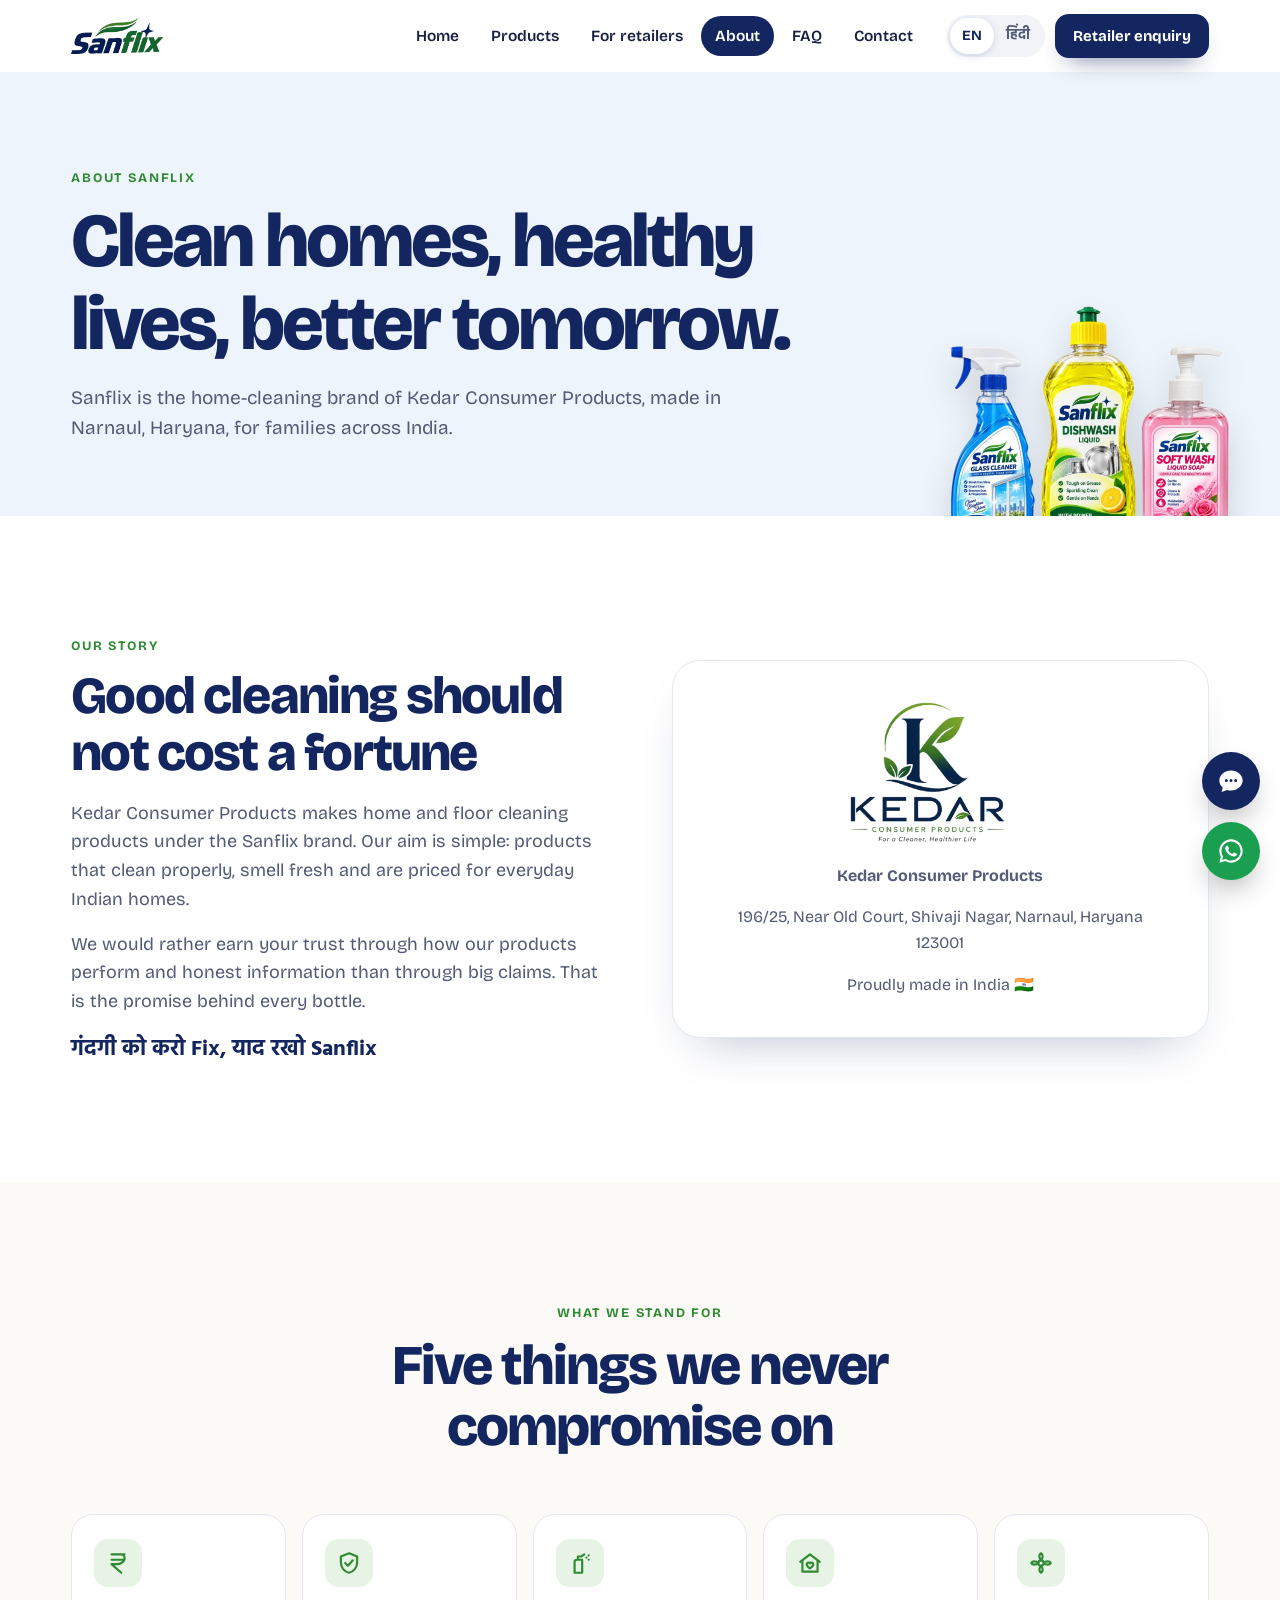
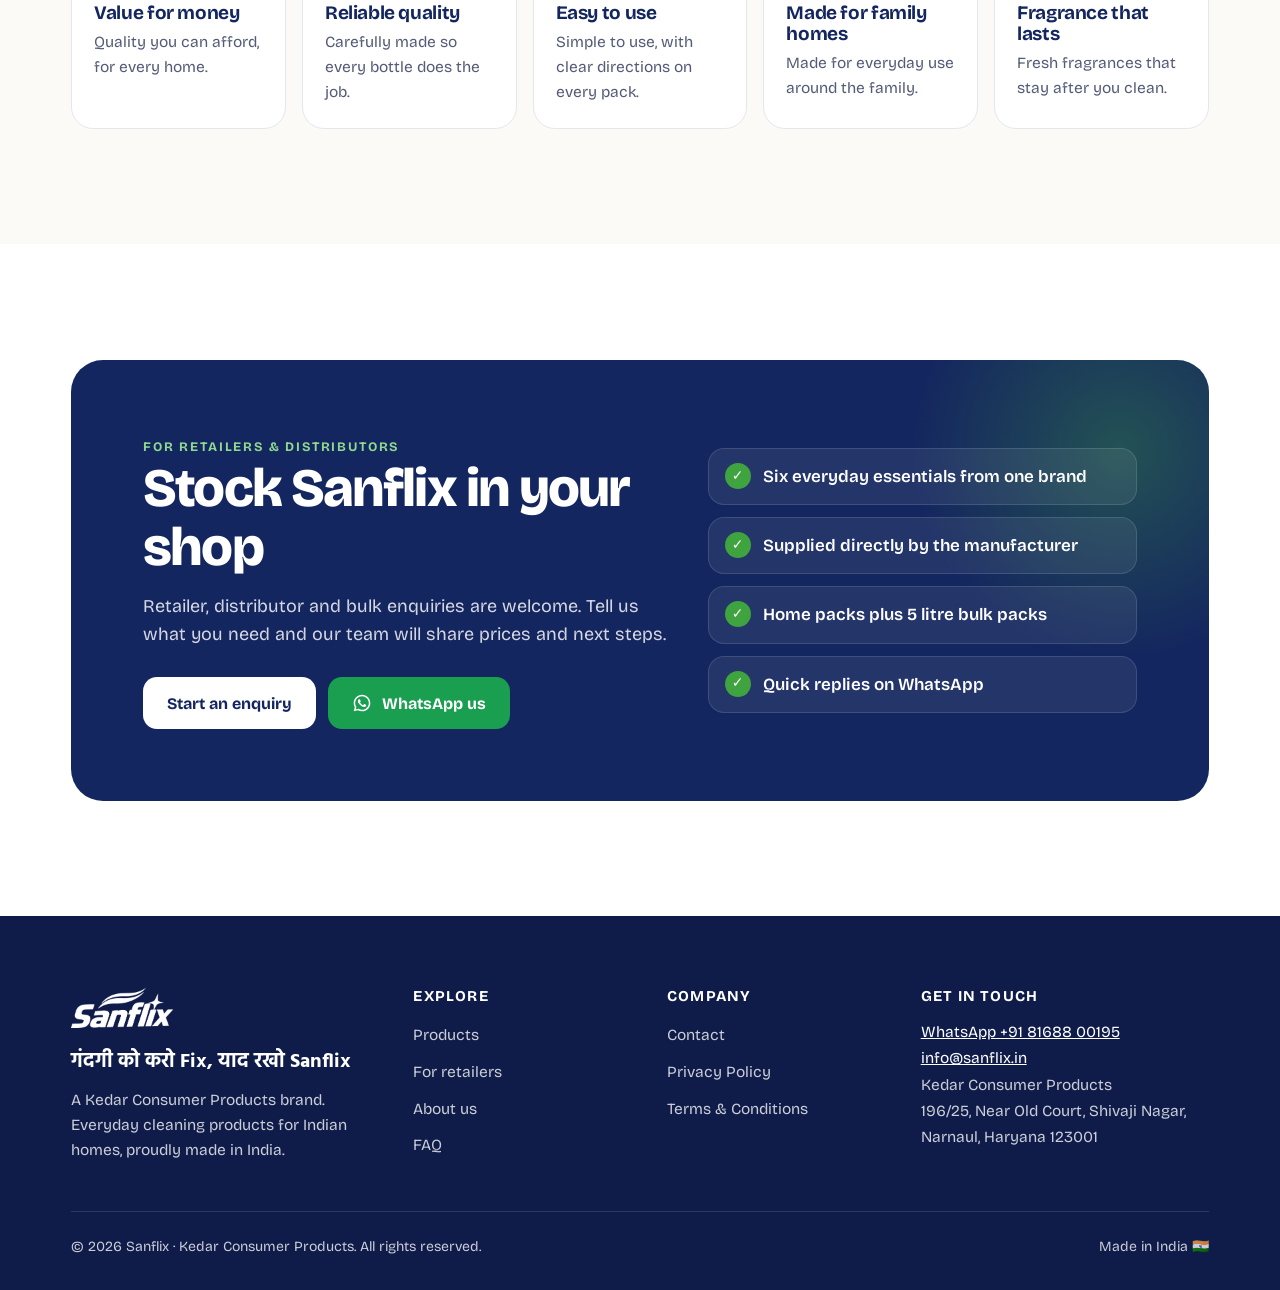
==== commit 0d3c6c51: "Redesign sanflix.in: product scenes hero, bilingual site, retailer page - New home hero: each produc" ====
--- a/about.html
+++ b/about.html
@@ -4,14 +4,25 @@
 <meta charset="UTF-8">
 <meta name="viewport" content="width=device-width, initial-scale=1.0">
 <title>About Sanflix | Kedar Consumer Products</title>
-<meta name="description" content="Sanflix is the consumer-products brand of Kedar Consumer Products, building a strong local retail presence across India.">
+<meta name="description" content="Sanflix is the home-cleaning brand of Kedar Consumer Products, Narnaul, Haryana. Everyday cleaning products that clean properly and are priced for Indian homes.">
+<link rel="canonical" href="https://sanflix.in/about.html">
+<meta name="theme-color" content="#14265f">
+<meta property="og:type" content="website">
+<meta property="og:site_name" content="Sanflix">
+<meta property="og:title" content="About Sanflix | Kedar Consumer Products">
+<meta property="og:description" content="Sanflix is the home-cleaning brand of Kedar Consumer Products, Narnaul, Haryana. Everyday cleaning products that clean properly and are priced for Indian homes.">
+<meta property="og:url" content="https://sanflix.in/about.html">
+<meta property="og:image" content="https://sanflix.in/assets/og-image.jpg">
+<meta name="twitter:card" content="summary_large_image">
+<script>(function(){var d=document.documentElement;d.classList.add('js');try{if(localStorage.getItem('sanflix-lang')==='hi'){d.dataset.lang='hi';d.lang='hi';}}catch(e){}})();</script>
 <link rel="preconnect" href="https://fonts.googleapis.com">
-<link href="https://fonts.googleapis.com/css2?family=Archivo:wght@700;800&family=Inter:wght@400;500;600;700&display=swap" rel="stylesheet">
+<link rel="preconnect" href="https://fonts.gstatic.com" crossorigin>
+<link href="https://fonts.googleapis.com/css2?family=Bricolage+Grotesque:opsz,wght@12..96,500;12..96,600;12..96,700;12..96,800&family=Hind:wght@400;500;600;700&display=swap" rel="stylesheet">
 <link rel="icon" type="image/x-icon" href="assets/favicon.ico">
 <link rel="icon" type="image/png" sizes="32x32" href="assets/favicon-32.png">
 <link rel="icon" type="image/png" sizes="16x16" href="assets/favicon-16.png">
 <link rel="apple-touch-icon" sizes="180x180" href="assets/apple-touch-icon.png">
-<link rel="stylesheet" href="style.css">
+<link rel="stylesheet" href="style.css?v=3">
 <!-- Google tag (gtag.js) -->
 <script async src="https://www.googletagmanager.com/gtag/js?id=G-ZH7ZVCZYS8"></script>
 <script>
@@ -22,135 +33,169 @@
 </script>
 </head>
 <body>
+<a href="#main" class="skip-link"><span class="t-en">Skip to content</span><span class="t-hi" lang="hi">सीधे सामग्री पर जाएँ</span></a>
 
 <header class="site-header">
   <div class="wrap">
-    <a href="index.html" class="logo"><img src="assets/sanflix-logo.png" alt="Sanflix" style="height:32px;"></a>
-    <nav>
-      <ul class="nav-links">
-        <li><a href="index.html">Home</a></li>
-        <li><a href="about.html" class="active">About</a></li>
-        <li><a href="products.html">Products</a></li>
-        <li><a href="faq.html">FAQ</a></li>
-        <li><a href="contact.html">Contact</a></li>
+    <a href="index.html" class="logo"><img src="assets/sanflix-logo.webp" alt="Sanflix home" width="92" height="36"></a>
+    <nav class="main-nav" id="main-nav" aria-label="Main">
+      <ul>
+        <li><a href="index.html"><span class="t-en">Home</span><span class="t-hi" lang="hi">होम</span></a></li>
+        <li><a href="products.html"><span class="t-en">Products</span><span class="t-hi" lang="hi">प्रोडक्ट्स</span></a></li>
+        <li><a href="retailers.html"><span class="t-en">For retailers</span><span class="t-hi" lang="hi">रिटेलर के लिए</span></a></li>
+        <li><a href="about.html" aria-current="page"><span class="t-en">About</span><span class="t-hi" lang="hi">हमारे बारे में</span></a></li>
+        <li><a href="faq.html"><span class="t-en">FAQ</span><span class="t-hi" lang="hi">सवाल-जवाब</span></a></li>
+        <li><a href="contact.html"><span class="t-en">Contact</span><span class="t-hi" lang="hi">संपर्क</span></a></li>
       </ul>
     </nav>
-    <div class="nav-cta">
-      <a href="contact.html" class="btn btn-primary">Get in touch</a>
-      <button type="button" class="menu-toggle" aria-label="Toggle menu" aria-expanded="false">
-        <span class="bar"></span>
-        <span class="bar"></span>
-        <span class="bar"></span>
-      </button>
+    <div class="header-tools">
+      <div class="lang-toggle" role="group" aria-label="Language / भाषा">
+        <button type="button" data-lang="en" aria-pressed="true">EN</button>
+        <button type="button" data-lang="hi" aria-pressed="false" lang="hi" class="hi-font">हिंदी</button>
+      </div>
+      <a href="retailers.html#enquiry" class="btn btn-dark header-cta"><span class="t-en">Retailer enquiry</span><span class="t-hi" lang="hi">रिटेलर एन्क्वायरी</span></a>
+      <button type="button" class="menu-toggle" aria-controls="main-nav" aria-expanded="false" aria-label="Menu"><span></span></button>
     </div>
   </div>
 </header>
 
-<main>
-  <section style="padding-top:56px;">
-    <div class="wrap">
-      <div class="section-head">
-        <h1>Kedar Consumer Products is a trusted name in home and floor cleaning solutions.</h1>
-        <p class="lede">Under our brand Sanflix, we deliver high-performance, concentrated and fragrant cleaning products that make every home and workplace cleaner, healthier and happier.</p>
-      </div>
-      <img src="assets/kedar-logo.png" alt="Kedar Consumer Products" style="max-width:220px;margin-top:8px;">
-    </div>
-  </section>
-
-  <section class="section-alt">
-    <div class="wrap">
-      <div class="why-grid">
-        <div class="why-item">
-          <h3>Powerful cleaning</h3>
-          <p>Manufactured with advanced technology and the finest quality ingredients, our concentrated formulas give more cleaning power in less usage.</p>
+<main id="main">
+
+<section class="page-hero">
+  <div class="wrap">
+    <span class="eyebrow"><span class="t-en">About Sanflix</span><span class="t-hi" lang="hi">Sanflix के बारे में</span></span>
+    <h1><span class="t-en">Clean homes, healthy lives, better tomorrow.</span><span class="t-hi" lang="hi">साफ़ घर, स्वस्थ जीवन, बेहतर कल।</span></h1>
+    <p><span class="t-en">Sanflix is the home-cleaning brand of Kedar Consumer Products, made in Narnaul, Haryana, for families across India.</span><span class="t-hi" lang="hi">Sanflix, Kedar Consumer Products का होम-क्लीनिंग ब्रांड है, जो नारनौल, हरियाणा में भारत भर के परिवारों के लिए बनता है।</span></p>
+  </div>
+  <div class="deco" aria-hidden="true"><img src="assets/bottles/glass.webp" alt=""><img src="assets/bottles/dishwash.webp" alt=""><img src="assets/bottles/softwash.webp" alt=""></div>
+</section>
+
+<section class="section">
+  <div class="wrap split">
+    <div class="reveal">
+      <span class="eyebrow"><span class="t-en">Our story</span><span class="t-hi" lang="hi">हमारी कहानी</span></span>
+      <h2 style="margin-top:10px"><span class="t-en">Good cleaning should not cost a fortune</span><span class="t-hi" lang="hi">अच्छी सफ़ाई महँगी नहीं होनी चाहिए</span></h2>
+      <p><span class="t-en">Kedar Consumer Products makes home and floor cleaning products under the Sanflix brand. Our aim is simple: products that clean properly, smell fresh and are priced for everyday Indian homes.</span><span class="t-hi" lang="hi">Kedar Consumer Products, Sanflix ब्रांड के तहत घर और फ़र्श की सफ़ाई के प्रोडक्ट बनाती है। हमारा मक़सद सीधा है: ऐसे प्रोडक्ट जो ठीक से साफ़ करें, ताज़ा महकें और आम भारतीय घरों के बजट में हों।</span></p>
+      <p><span class="t-en">We would rather earn your trust through how our products perform and honest information than through big claims. That is the promise behind every bottle.</span><span class="t-hi" lang="hi">हम बड़े-बड़े दावों से नहीं, बल्कि अपने प्रोडक्ट के काम और सच्ची जानकारी से आपका भरोसा जीतना चाहते हैं। हर बोतल के पीछे यही वादा है।</span></p>
+      <p lang="hi" style="font-weight:700;color:var(--navy);font-size:22px">गंदगी को करो Fix, याद रखो Sanflix</p>
+    </div>
+    <div class="maker reveal">
+      <img src="assets/kedar-logo.webp" alt="Kedar Consumer Products" width="296" height="240" loading="lazy">
+      <p><strong>Kedar Consumer Products</strong></p>
+      <p><span class="t-en">196/25, Near Old Court, Shivaji Nagar, Narnaul, Haryana 123001</span><span class="t-hi" lang="hi">196/25, पुरानी कोर्ट के पास, शिवाजी नगर, नारनौल, हरियाणा 123001</span></p>
+      <p><span class="t-en">Proudly made in India</span><span class="t-hi" lang="hi">गर्व से भारत में निर्मित</span> 🇮🇳</p>
+    </div>
+  </div>
+</section>
+
+<section class="section section-alt">
+  <div class="wrap">
+    <div class="section-head center reveal">
+      <span class="eyebrow"><span class="t-en">What we stand for</span><span class="t-hi" lang="hi">हमारी पहचान</span></span>
+      <h2><span class="t-en">Five things we never compromise on</span><span class="t-hi" lang="hi">पाँच बातें जिन पर हम समझौता नहीं करते</span></h2>
+    </div>
+    <div class="values">
+      <div class="value reveal"><div class="icon"><svg viewBox="0 0 24 24" fill="none" stroke="currentColor" stroke-width="2" stroke-linecap="round" stroke-linejoin="round" aria-hidden="true"><path d="M6 4h12M6 9h12M15 4c2.5 0 3.5 2.5 3 4.5S15 13 12 13H6l9 8"/></svg></div><h3><span class="t-en">Value for money</span><span class="t-hi" lang="hi">पैसा वसूल</span></h3><p><span class="t-en">Quality you can afford, for every home.</span><span class="t-hi" lang="hi">हर घर के बजट में अच्छी क्वालिटी।</span></p></div>
+      <div class="value reveal"><div class="icon"><svg viewBox="0 0 24 24" fill="none" stroke="currentColor" stroke-width="2" stroke-linecap="round" stroke-linejoin="round" aria-hidden="true"><path d="M12 3 4.5 6v5.5c0 4.6 3.2 8.5 7.5 9.5 4.3-1 7.5-4.9 7.5-9.5V6L12 3z"/><path d="m8.5 12 2.5 2.5 4.5-5"/></svg></div><h3><span class="t-en">Reliable quality</span><span class="t-hi" lang="hi">भरोसेमंद क्वालिटी</span></h3><p><span class="t-en">Carefully made so every bottle does the job.</span><span class="t-hi" lang="hi">ध्यान से बनाया, ताकि हर बोतल अपना काम करे।</span></p></div>
+      <div class="value reveal"><div class="icon"><svg viewBox="0 0 24 24" fill="none" stroke="currentColor" stroke-width="2" stroke-linecap="round" stroke-linejoin="round" aria-hidden="true"><path d="M9 9h5v12H7V11a2 2 0 0 1 2-2zM10 9V6h3l3-2M18 7h.01M20 5h.01M20 9h.01"/></svg></div><h3><span class="t-en">Easy to use</span><span class="t-hi" lang="hi">इस्तेमाल में आसान</span></h3><p><span class="t-en">Simple to use, with clear directions on every pack.</span><span class="t-hi" lang="hi">आसान इस्तेमाल, हर पैक पर साफ़ निर्देश।</span></p></div>
+      <div class="value reveal"><div class="icon"><svg viewBox="0 0 24 24" fill="none" stroke="currentColor" stroke-width="2" stroke-linecap="round" stroke-linejoin="round" aria-hidden="true"><path d="M3 11 12 4l9 7"/><path d="M5 10v10h14V10"/><path d="M12 17s-3-1.8-3-3.8a1.6 1.6 0 0 1 3-.8 1.6 1.6 0 0 1 3 .8c0 2-3 3.8-3 3.8z"/></svg></div><h3><span class="t-en">Made for family homes</span><span class="t-hi" lang="hi">परिवार के घरों के लिए</span></h3><p><span class="t-en">Made for everyday use around the family.</span><span class="t-hi" lang="hi">परिवार के बीच रोज़ के इस्तेमाल के लिए बना।</span></p></div>
+      <div class="value reveal"><div class="icon"><svg viewBox="0 0 24 24" fill="none" stroke="currentColor" stroke-width="2" stroke-linecap="round" stroke-linejoin="round" aria-hidden="true"><circle cx="12" cy="12" r="2.5"/><path d="M12 9.5C10 7.5 10 4 12 3c2 1 2 4.5 0 6.5zM12 14.5c2 2 2 5.5 0 6.5-2-1-2-4.5 0-6.5zM9.5 12c-2 2-5.5 2-6.5 0 1-2 4.5-2 6.5 0zM14.5 12c2-2 5.5-2 6.5 0-1 2-4.5 2-6.5 0z"/></svg></div><h3><span class="t-en">Fragrance that lasts</span><span class="t-hi" lang="hi">ख़ुशबू जो टिके</span></h3><p><span class="t-en">Fresh fragrances that stay after you clean.</span><span class="t-hi" lang="hi">सफ़ाई के बाद भी बनी रहने वाली ताज़ा ख़ुशबू।</span></p></div>
+    </div>
+  </div>
+</section>
+
+<section class="section trade-section">
+  <div class="wrap">
+    <div class="trade reveal">
+      <div>
+        <span class="eyebrow"><span class="t-en">For retailers &amp; distributors</span><span class="t-hi" lang="hi">रिटेलर और डिस्ट्रीब्यूटर के लिए</span></span>
+        <h2><span class="t-en">Stock Sanflix in your shop</span><span class="t-hi" lang="hi">अपनी दुकान में रखें Sanflix</span></h2>
+        <p><span class="t-en">Retailer, distributor and bulk enquiries are welcome. Tell us what you need and our team will share prices and next steps.</span><span class="t-hi" lang="hi">रिटेलर, डिस्ट्रीब्यूटर और थोक एन्क्वायरी का स्वागत है। अपनी ज़रूरत बताएँ, हमारी टीम दाम और आगे की जानकारी भेजेगी।</span></p>
+        <div class="ctas">
+          <a href="retailers.html#enquiry" class="btn btn-light"><span class="t-en">Start an enquiry</span><span class="t-hi" lang="hi">एन्क्वायरी शुरू करें</span></a>
+          <a href="https://wa.me/918168800195?text=Hi%20Sanflix%2C%20I%20would%20like%20to%20stock%20your%20products%20in%20my%20shop." class="btn btn-wa" target="_blank" rel="noopener"><svg viewBox="0 0 24 24" aria-hidden="true"><path d="M12.04 2C6.5 2 2.02 6.48 2.02 12c0 1.77.46 3.5 1.34 5.02L2 22l5.1-1.34A9.96 9.96 0 0 0 12.04 22C17.56 22 22 17.52 22 12S17.56 2 12.04 2zm0 18.2c-1.5 0-2.97-.4-4.25-1.16l-.3-.18-3.03.8.81-2.95-.2-.31A8.2 8.2 0 0 1 3.84 12c0-4.52 3.68-8.2 8.2-8.2 4.51 0 8.14 3.68 8.14 8.2s-3.63 8.2-8.14 8.2zm4.5-6.14c-.25-.12-1.46-.72-1.69-.8-.23-.08-.39-.12-.55.12-.17.25-.64.8-.78.97-.14.16-.29.18-.53.06-.25-.12-1.04-.38-1.98-1.22-.73-.65-1.23-1.46-1.37-1.7-.14-.25-.02-.38.11-.5.11-.11.25-.29.37-.43.12-.15.16-.25.25-.41.08-.17.04-.31-.02-.43-.06-.12-.55-1.33-.76-1.82-.2-.48-.4-.41-.55-.42h-.47c-.16 0-.43.06-.66.31-.22.25-.86.84-.86 2.05 0 1.21.88 2.38 1 2.54.12.17 1.73 2.64 4.2 3.7.59.26 1.05.41 1.4.52.59.19 1.13.16 1.55.1.47-.07 1.46-.6 1.66-1.17.21-.58.21-1.07.14-1.17-.06-.1-.22-.16-.47-.29z"/></svg><span class="t-en">WhatsApp us</span><span class="t-hi" lang="hi">WhatsApp करें</span></a>
         </div>
-        <div class="why-item">
-          <h3>Safe for family</h3>
-          <p>Tough on dirt and germs, gentle on hands and surfaces — carefully formulated so every product is safe for the whole household.</p>
-        </div>
-        <div class="why-item">
-          <h3>Value for money</h3>
-          <p>Premium quality products at a price that gives you the best value for your money — proudly manufactured locally in India.</p>
-        </div>
-      </div>
-    </div>
-  </section>
-
-  <section>
-    <div class="wrap">
-      <div class="section-head">
-        <h2>Clean homes, healthy lives, better tomorrow.</h2>
-        <p>गंदगी को करो Fix, याद रखो Sanflix — that's the promise behind every bottle. We'd rather earn trust through product performance, transparent information and real customer feedback than big claims.</p>
-      </div>
-      <div class="badge-row">
-        <span class="badge">Concentrated formula</span>
-        <span class="badge">Locally manufactured</span>
-        <span class="badge">Long lasting fragrance</span>
-        <span class="badge">Trusted performance</span>
-      </div>
-    </div>
-  </section>
-
-  <section class="cta-band">
-    <div class="wrap">
-      <div>
-        <h2>Want to know more?</h2>
-        <p>Reach out — we're happy to answer questions about the brand or our products.</p>
-      </div>
-      <a href="contact.html" class="btn btn-accent">Contact us</a>
-    </div>
-  </section>
+      </div>
+      <ul class="ticks">
+        <li><span class="t-en">Six everyday essentials from one brand</span><span class="t-hi" lang="hi">एक ही ब्रांड से रोज़ की छह ज़रूरी चीज़ें</span></li>
+        <li><span class="t-en">Supplied directly by the manufacturer</span><span class="t-hi" lang="hi">सीधे निर्माता से सप्लाई</span></li>
+        <li><span class="t-en">Home packs plus 5 litre bulk packs</span><span class="t-hi" lang="hi">घरेलू पैक के साथ 5 लीटर बल्क पैक</span></li>
+        <li><span class="t-en">Quick replies on WhatsApp</span><span class="t-hi" lang="hi">WhatsApp पर जल्दी जवाब</span></li>
+      </ul>
+    </div>
+  </div>
+</section>
+
 </main>
 
-<footer>
-  <div class="wrap">
-    <div class="footer-grid">
-      <div>
-        <a href="index.html" class="logo"><img src="assets/sanflix-logo-white.png" alt="Sanflix" style="height:30px;"></a>
-        <p style="color:rgba(255,255,255,0.75);margin-top:14px;max-width:32ch;">A Kedar Consumer Products brand. Practical, effective, affordable cleaning products for Indian households.</p>
-      </div>
-      <div>
-        <h4>Explore</h4>
+<footer class="site-footer">
+  <div class="wrap">
+    <div class="footer-top">
+      <div class="footer-brand">
+        <a href="index.html" class="logo"><img src="assets/sanflix-logo-white.webp" alt="Sanflix" width="102" height="40" loading="lazy"></a>
+        <p class="footer-slogan" lang="hi">गंदगी को करो Fix, याद रखो Sanflix</p>
+        <p class="footer-about"><span class="t-en">A Kedar Consumer Products brand. Everyday cleaning products for Indian homes, proudly made in India.</span><span class="t-hi" lang="hi">Kedar Consumer Products का ब्रांड। भारतीय घरों के लिए रोज़ की सफ़ाई के प्रोडक्ट, गर्व से भारत में बने।</span></p>
+      </div>
+      <div>
+        <h4><span class="t-en">Explore</span><span class="t-hi" lang="hi">देखें</span></h4>
         <ul>
-          <li><a href="about.html">About</a></li>
-          <li><a href="products.html">Products</a></li>
-          <li><a href="faq.html">FAQ</a></li>
+          <li><a href="products.html"><span class="t-en">Products</span><span class="t-hi" lang="hi">प्रोडक्ट्स</span></a></li>
+          <li><a href="retailers.html"><span class="t-en">For retailers</span><span class="t-hi" lang="hi">रिटेलर के लिए</span></a></li>
+          <li><a href="about.html"><span class="t-en">About us</span><span class="t-hi" lang="hi">हमारे बारे में</span></a></li>
+          <li><a href="faq.html"><span class="t-en">FAQ</span><span class="t-hi" lang="hi">सवाल-जवाब</span></a></li>
         </ul>
       </div>
       <div>
-        <h4>Company</h4>
+        <h4><span class="t-en">Company</span><span class="t-hi" lang="hi">कंपनी</span></h4>
         <ul>
-          <li><a href="contact.html">Contact</a></li>
-          <li><a href="privacy.html">Privacy Policy</a></li>
-          <li><a href="terms.html">Terms &amp; Conditions</a></li>
+          <li><a href="contact.html"><span class="t-en">Contact</span><span class="t-hi" lang="hi">संपर्क</span></a></li>
+          <li><a href="privacy.html"><span class="t-en">Privacy Policy</span><span class="t-hi" lang="hi">प्राइवेसी पॉलिसी</span></a></li>
+          <li><a href="terms.html"><span class="t-en">Terms &amp; Conditions</span><span class="t-hi" lang="hi">नियम और शर्तें</span></a></li>
         </ul>
       </div>
+      <div>
+        <h4><span class="t-en">Get in touch</span><span class="t-hi" lang="hi">संपर्क करें</span></h4>
+        <address>
+          <a href="https://wa.me/918168800195?text=Hi%20Sanflix%2C%20I%20would%20like%20to%20know%20more%20about%20your%20products." target="_blank" rel="noopener">WhatsApp +91 81688 00195</a><br>
+          <a href="mailto:info@sanflix.in">info@sanflix.in</a><br>
+          <span class="t-en">Kedar Consumer Products</span><span class="t-hi" lang="hi">Kedar Consumer Products</span><br>
+          <span class="t-en">196/25, Near Old Court, Shivaji Nagar, Narnaul, Haryana 123001</span><span class="t-hi" lang="hi">196/25, पुरानी कोर्ट के पास, शिवाजी नगर, नारनौल, हरियाणा 123001</span>
+        </address>
+      </div>
     </div>
     <div class="footer-bottom">
-      <span>© 2026 Sanflix / Kedar Consumer Products. All rights reserved.</span>
-      <span>sanflix.in</span>
+      <span>© 2026 Sanflix · Kedar Consumer Products. <span class="t-en">All rights reserved.</span><span class="t-hi" lang="hi">सर्वाधिकार सुरक्षित।</span></span>
+      <span><span class="t-en">Made in India</span><span class="t-hi" lang="hi">भारत में निर्मित</span> 🇮🇳</span>
     </div>
   </div>
 </footer>
 
-<a href="https://wa.me/918168800195" class="wa-float" aria-label="Chat on WhatsApp" target="_blank" rel="noopener">
-  <svg viewBox="0 0 24 24"><path d="M12 2C6.48 2 2 6.48 2 12c0 1.85.5 3.58 1.36 5.07L2 22l5.07-1.33A9.96 9.96 0 0012 22c5.52 0 10-4.48 10-10S17.52 2 12 2zm0 18c-1.6 0-3.1-.43-4.4-1.18l-.31-.18-3.13.82.84-3.05-.2-.31A7.94 7.94 0 014 12c0-4.41 3.59-8 8-8s8 3.59 8 8-3.59 8-8 8zm4.4-5.9c-.24-.12-1.43-.7-1.65-.78-.22-.08-.38-.12-.54.12-.16.24-.62.78-.76.94-.14.16-.28.18-.52.06-.24-.12-1.02-.38-1.94-1.2-.72-.64-1.2-1.43-1.34-1.67-.14-.24-.02-.37.1-.49.11-.11.24-.28.36-.42.12-.14.16-.24.24-.4.08-.16.04-.3-.02-.42-.06-.12-.54-1.3-.74-1.78-.2-.47-.4-.4-.54-.41h-.46c-.16 0-.42.06-.64.3-.22.24-.84.82-.84 2s.86 2.32.98 2.48c.12.16 1.7 2.6 4.12 3.64.58.25 1.03.4 1.38.51.58.18 1.11.16 1.53.1.47-.07 1.43-.58 1.63-1.15.2-.57.2-1.05.14-1.15-.06-.1-.22-.16-.46-.28z"/></svg>
-</a>
-
-<button class="chat-toggle" aria-label="Open Sanflix assistant">
-  <svg viewBox="0 0 24 24"><path d="M12 2C6.48 2 2 6.03 2 11c0 2.42 1.16 4.6 3.06 6.19L4 22l4.98-1.62A11.6 11.6 0 0012 20c5.52 0 10-4.03 10-9S17.52 2 12 2z"/></svg>
-</button>
-<div class="chat-panel">
-  <div class="chat-head">Sanflix Assistant</div>
-  <div class="chat-body">
-    <div class="msg bot">Hi! Ask me about our products, usage, or how to get in touch.</div>
+<div class="float-actions">
+  <button type="button" class="fab fab-chat" data-chat-open aria-controls="chat-panel" aria-expanded="false" aria-label="Open Sanflix Assistant"><svg viewBox="0 0 24 24" aria-hidden="true"><path d="M12 3C6.48 3 2 6.86 2 11.6c0 2.33 1.08 4.44 2.84 5.99L4 21.5l4.6-1.83c1.05.3 2.19.46 3.4.46 5.52 0 10-3.86 10-8.53S17.52 3 12 3zm-4 9.9a1.3 1.3 0 1 1 0-2.6 1.3 1.3 0 0 1 0 2.6zm4 0a1.3 1.3 0 1 1 0-2.6 1.3 1.3 0 0 1 0 2.6zm4 0a1.3 1.3 0 1 1 0-2.6 1.3 1.3 0 0 1 0 2.6z"/></svg></button>
+  <a href="https://wa.me/918168800195?text=Hi%20Sanflix%2C%20I%20would%20like%20to%20know%20more%20about%20your%20products." class="fab fab-wa" target="_blank" rel="noopener" aria-label="Chat on WhatsApp"><svg viewBox="0 0 24 24" aria-hidden="true"><path d="M12.04 2C6.5 2 2.02 6.48 2.02 12c0 1.77.46 3.5 1.34 5.02L2 22l5.1-1.34A9.96 9.96 0 0 0 12.04 22C17.56 22 22 17.52 22 12S17.56 2 12.04 2zm0 18.2c-1.5 0-2.97-.4-4.25-1.16l-.3-.18-3.03.8.81-2.95-.2-.31A8.2 8.2 0 0 1 3.84 12c0-4.52 3.68-8.2 8.2-8.2 4.51 0 8.14 3.68 8.14 8.2s-3.63 8.2-8.14 8.2zm4.5-6.14c-.25-.12-1.46-.72-1.69-.8-.23-.08-.39-.12-.55.12-.17.25-.64.8-.78.97-.14.16-.29.18-.53.06-.25-.12-1.04-.38-1.98-1.22-.73-.65-1.23-1.46-1.37-1.7-.14-.25-.02-.38.11-.5.11-.11.25-.29.37-.43.12-.15.16-.25.25-.41.08-.17.04-.31-.02-.43-.06-.12-.55-1.33-.76-1.82-.2-.48-.4-.41-.55-.42h-.47c-.16 0-.43.06-.66.31-.22.25-.86.84-.86 2.05 0 1.21.88 2.38 1 2.54.12.17 1.73 2.64 4.2 3.7.59.26 1.05.41 1.4.52.59.19 1.13.16 1.55.1.47-.07 1.46-.6 1.66-1.17.21-.58.21-1.07.14-1.17-.06-.1-.22-.16-.47-.29z"/></svg></a>
+</div>
+
+<div class="mobile-bar">
+  <a href="https://wa.me/918168800195?text=Hi%20Sanflix%2C%20I%20would%20like%20to%20know%20more%20about%20your%20products." class="btn btn-wa" target="_blank" rel="noopener"><svg viewBox="0 0 24 24" aria-hidden="true"><path d="M12.04 2C6.5 2 2.02 6.48 2.02 12c0 1.77.46 3.5 1.34 5.02L2 22l5.1-1.34A9.96 9.96 0 0 0 12.04 22C17.56 22 22 17.52 22 12S17.56 2 12.04 2zm0 18.2c-1.5 0-2.97-.4-4.25-1.16l-.3-.18-3.03.8.81-2.95-.2-.31A8.2 8.2 0 0 1 3.84 12c0-4.52 3.68-8.2 8.2-8.2 4.51 0 8.14 3.68 8.14 8.2s-3.63 8.2-8.14 8.2zm4.5-6.14c-.25-.12-1.46-.72-1.69-.8-.23-.08-.39-.12-.55.12-.17.25-.64.8-.78.97-.14.16-.29.18-.53.06-.25-.12-1.04-.38-1.98-1.22-.73-.65-1.23-1.46-1.37-1.7-.14-.25-.02-.38.11-.5.11-.11.25-.29.37-.43.12-.15.16-.25.25-.41.08-.17.04-.31-.02-.43-.06-.12-.55-1.33-.76-1.82-.2-.48-.4-.41-.55-.42h-.47c-.16 0-.43.06-.66.31-.22.25-.86.84-.86 2.05 0 1.21.88 2.38 1 2.54.12.17 1.73 2.64 4.2 3.7.59.26 1.05.41 1.4.52.59.19 1.13.16 1.55.1.47-.07 1.46-.6 1.66-1.17.21-.58.21-1.07.14-1.17-.06-.1-.22-.16-.47-.29z"/></svg><span class="t-en">WhatsApp</span><span class="t-hi" lang="hi">WhatsApp</span></a>
+  <a href="retailers.html#enquiry" class="btn btn-dark"><span class="t-en">Enquire</span><span class="t-hi" lang="hi">एन्क्वायरी</span></a>
+  <button type="button" class="fab fab-chat" data-chat-open aria-controls="chat-panel" aria-expanded="false" aria-label="Open Sanflix Assistant"><svg viewBox="0 0 24 24" aria-hidden="true"><path d="M12 3C6.48 3 2 6.86 2 11.6c0 2.33 1.08 4.44 2.84 5.99L4 21.5l4.6-1.83c1.05.3 2.19.46 3.4.46 5.52 0 10-3.86 10-8.53S17.52 3 12 3zm-4 9.9a1.3 1.3 0 1 1 0-2.6 1.3 1.3 0 0 1 0 2.6zm4 0a1.3 1.3 0 1 1 0-2.6 1.3 1.3 0 0 1 0 2.6zm4 0a1.3 1.3 0 1 1 0-2.6 1.3 1.3 0 0 1 0 2.6z"/></svg></button>
+</div>
+
+<div class="chat-panel" id="chat-panel" role="dialog" aria-label="Sanflix Assistant" hidden>
+  <div class="chat-head"><span class="t-en">Sanflix Assistant</span><span class="t-hi" lang="hi">Sanflix असिस्टेंट</span><button type="button" data-chat-close aria-label="Close">×</button></div>
+  <div class="chat-body" aria-live="polite"></div>
+  <div class="chat-quick">
+    <button type="button"><span class="t-en">Products</span><span class="t-hi" lang="hi">प्रोडक्ट</span></button>
+    <button type="button"><span class="t-en">Prices</span><span class="t-hi" lang="hi">दाम</span></button>
+    <button type="button"><span class="t-en">Become a retailer</span><span class="t-hi" lang="hi">रिटेलर बनें</span></button>
+    <button type="button"><span class="t-en">Pack sizes</span><span class="t-hi" lang="hi">पैक साइज़</span></button>
   </div>
   <form class="chat-input">
-    <input type="text" placeholder="Type your question…" aria-label="Chat message">
-    <button type="submit">Send</button>
+    <input type="text" placeholder="Type your question…" data-hi-placeholder="अपना सवाल लिखें…" aria-label="Your question">
+    <button type="submit"><span class="t-en">Send</span><span class="t-hi" lang="hi">भेजें</span></button>
   </form>
 </div>
 
-<script src="script.js"></script>
+<script src="script.js?v=3" defer></script>
 </body>
 </html>
--- a/style.css
+++ b/style.css
@@ -1,266 +1,503 @@
-/* ===== Sanflix — Design tokens ===== */
-:root{
-  /* Colors pulled directly from the real Sanflix logo */
-  --ink: #011C53;
-  --ink-soft: #3C5578;
-  --paper: #F5F7FA;
-  --paper-raised: #FFFFFF;
-  --teal: #011C53;
-  --teal-dark: #010F30;
-  --lime: #12652D;
-  --lime-dark: #0D4A21;
-  --sage: #6B7684;
-  --line: #DCE2E8;
-  --danger: #B4432E;
-
-  --font-head: 'Archivo', system-ui, sans-serif;
-  --font-body: 'Inter', system-ui, sans-serif;
-
-  --radius: 6px;
-  --container: 1120px;
-}
-
-*{box-sizing:border-box;}
-html{scroll-behavior:smooth;}
-body{
-  margin:0;
-  background:var(--paper);
-  color:var(--ink);
-  font-family:var(--font-body);
-  line-height:1.55;
-  -webkit-font-smoothing:antialiased;
-}
-img{max-width:100%;display:block;}
-a{color:inherit;}
-.wrap{max-width:var(--container);margin:0 auto;padding:0 24px;}
-
-h1,h2,h3{
-  font-family:var(--font-head);
-  color:var(--ink);
-  line-height:1.12;
-  margin:0 0 0.5em 0;
-  font-weight:800;
-}
-h1{font-size:clamp(2.1rem,5vw,3.4rem);}
-h2{font-size:clamp(1.6rem,3.4vw,2.3rem);}
-h3{font-size:1.2rem;}
-p{max-width:65ch;color:var(--ink-soft);}
-.lede{font-size:1.15rem;color:var(--ink-soft);}
-
-/* ===== Buttons ===== */
-.btn{
-  display:inline-flex;align-items:center;gap:8px;
-  padding:14px 26px;border-radius:var(--radius);
-  font-family:var(--font-head);font-weight:700;font-size:0.95rem;
-  text-decoration:none;border:2px solid transparent;cursor:pointer;
-  transition:transform .12s ease, background .15s ease;
-}
-.btn:active{transform:scale(0.98);}
-.btn-primary{background:var(--teal);color:#fff;}
-.btn-primary:hover{background:var(--teal-dark);}
-.btn-accent{background:var(--lime);color:#fff;}
-.btn-accent:hover{background:var(--lime-dark);}
-.btn-ghost{background:transparent;color:var(--ink);border-color:var(--ink);}
-.btn-ghost:hover{background:var(--ink);color:#fff;}
-.btn-wide{width:100%;justify-content:center;}
-
-/* ===== Header ===== */
-.site-header{
-  position:sticky;top:0;z-index:300;
-  background:rgba(246,248,242,0.97);
-  border-bottom:1px solid var(--line);
-}
-.site-header .wrap{
-  display:flex;align-items:center;justify-content:space-between;
-  padding-top:16px;padding-bottom:16px;
-}
-.logo{
-  font-family:var(--font-head);font-weight:800;font-size:1.4rem;
-  color:var(--teal);text-decoration:none;letter-spacing:-0.02em;
-}
-.logo span{color:var(--ink);}
-.nav-links{display:flex;gap:28px;list-style:none;margin:0;padding:0;}
-.nav-links a{
-  text-decoration:none;font-weight:600;font-size:0.95rem;color:var(--ink-soft);
-  padding:6px 0;border-bottom:2px solid transparent;
-}
-.nav-links a:hover, .nav-links a.active{color:var(--ink);border-color:var(--lime);}
-.nav-cta{display:flex;align-items:center;gap:14px;}
-.menu-toggle{
-  display:none;background:none;border:none;cursor:pointer;padding:6px;
-  position:relative;z-index:201;width:38px;height:38px;
-}
-.menu-toggle .bar{
-  display:block;position:absolute;left:6px;right:6px;height:2px;
-  background:var(--ink);border-radius:2px;
-  transition:transform .25s ease, opacity .2s ease;
-}
-.menu-toggle .bar:nth-child(1){top:12px;}
-.menu-toggle .bar:nth-child(2){top:19px;}
-.menu-toggle .bar:nth-child(3){top:26px;}
-.menu-toggle.active .bar:nth-child(1){transform:translateY(7px) rotate(45deg);}
-.menu-toggle.active .bar:nth-child(2){opacity:0;}
-.menu-toggle.active .bar:nth-child(3){transform:translateY(-7px) rotate(-45deg);}
-
-@media(max-width:860px){
-  .nav-links{
-    display:none;
-    position:fixed;top:0;right:0;bottom:0;left:0;
-    background:var(--paper);z-index:200;
-    flex-direction:column;padding:100px 24px 32px 24px;gap:22px;
-    overflow-y:auto;
-  }
-  .nav-links.open{display:flex;}
-  .nav-links.open::before{
-    content:"";
-    position:absolute;top:24px;left:24px;
-    width:150px;height:34px;
-    background:url('assets/sanflix-logo.png') no-repeat left center;
-    background-size:contain;
-  }
-  .nav-links li{border-bottom:1px solid var(--line);padding-bottom:14px;}
-  .nav-links li:last-child{border-bottom:none;}
-  .nav-links a{font-size:1.1rem;}
-  .menu-toggle{display:block;}
-  .nav-cta .btn-primary{padding:10px 16px;font-size:0.85rem;}
-}
-
-/* ===== Hero ===== */
-.hero{
-  position:relative;overflow:hidden;
-  padding:64px 0 90px 0;
-}
-.hero::before{
-  content:"";position:absolute;top:-10%;right:-12%;width:56%;height:130%;
-  background:var(--teal);
-  clip-path:polygon(28% 0, 100% 0, 100% 100%, 0% 100%);
-  z-index:0;
-}
-.hero .wrap{position:relative;z-index:1;display:grid;grid-template-columns:1.1fr 0.9fr;gap:40px;align-items:center;}
-.hero-copy .tag{
-  display:inline-block;background:var(--lime);color:#fff;
-  font-weight:700;font-size:0.82rem;padding:6px 14px;border-radius:100px;margin-bottom:18px;
-}
-.hero-actions{display:flex;gap:14px;flex-wrap:wrap;margin-top:28px;}
-.hero-art{
-  position:relative;z-index:1;background:var(--paper-raised);
-  border-radius:var(--radius);padding:28px;border:1px solid var(--line);
-  box-shadow:0 24px 60px -30px rgba(18,56,50,0.35);
-}
-.hero-art img{border-radius:4px;}
-.hero-art .caption{margin-top:14px;font-size:0.85rem;color:var(--sage);text-align:center;}
-
-@media(max-width:860px){
-  .hero .wrap{grid-template-columns:1fr;}
-  .hero::before{width:100%;height:60%;top:auto;bottom:0;right:0;clip-path:polygon(0 30%,100% 0,100% 100%,0 100%);opacity:0.12;}
-}
-
-/* ===== Sections ===== */
-section{padding:72px 0;}
-.section-head{max-width:640px;margin-bottom:44px;}
-.section-alt{background:var(--paper-raised);border-top:1px solid var(--line);border-bottom:1px solid var(--line);}
-
-/* Product tiles - flat bordered, not identical shadow cards */
-.product-grid{display:grid;grid-template-columns:repeat(auto-fit,minmax(220px,1fr));gap:1px;background:var(--line);border:1px solid var(--line);}
-.product-tile{background:var(--paper-raised);padding:28px 24px;display:flex;flex-direction:column;gap:12px;}
-.product-tile .swatch{width:44px;height:44px;border-radius:50%;background:var(--lime);}
-.product-tile h3{margin-bottom:0;}
-.product-tile p{font-size:0.92rem;margin:0;}
-.product-tile .enquire{margin-top:auto;font-weight:700;font-size:0.88rem;color:var(--teal);text-decoration:none;}
-
-/* Why grid */
-.why-grid{display:grid;grid-template-columns:repeat(auto-fit,minmax(220px,1fr));gap:36px;}
-.why-item{border-left:3px solid var(--lime);padding-left:18px;}
-@media(max-width:860px){.why-grid{grid-template-columns:1fr;}}
-
-/* CTA band */
-.cta-band{background:var(--teal);color:#fff;padding:56px 0;}
-.cta-band h2, .cta-band p{color:#fff;}
-.cta-band .wrap{display:flex;align-items:center;justify-content:space-between;gap:24px;flex-wrap:wrap;}
-
-/* Forms */
-.form-grid{display:grid;grid-template-columns:1.2fr 0.8fr;gap:48px;align-items:start;}
-@media(max-width:860px){.form-grid{grid-template-columns:1fr;}}
-.field{margin-bottom:20px;}
-.field label{display:block;font-weight:700;font-size:0.88rem;margin-bottom:6px;}
-.field input, .field select, .field textarea{
-  width:100%;padding:12px 14px;border:1.5px solid var(--line);border-radius:var(--radius);
-  font-family:var(--font-body);font-size:0.98rem;background:#fff;color:var(--ink);
-}
-.field input:focus, .field select:focus, .field textarea:focus{
-  outline:2px solid var(--teal);outline-offset:1px;border-color:var(--teal);
-}
-.contact-card{background:var(--paper-raised);border:1px solid var(--line);border-radius:var(--radius);padding:28px;}
-.contact-card .row{display:flex;gap:12px;align-items:flex-start;margin-bottom:18px;}
-.contact-card .row:last-child{margin-bottom:0;}
-
-/* FAQ accordion */
-.faq-item{border-bottom:1px solid var(--line);}
-.faq-q{
-  width:100%;text-align:left;background:none;border:none;cursor:pointer;
-  padding:20px 0;font-family:var(--font-head);font-weight:700;font-size:1.05rem;
-  display:flex;justify-content:space-between;align-items:center;color:var(--ink);
-}
-.faq-a{max-height:0;overflow:hidden;transition:max-height .25s ease;}
-.faq-a p{padding-bottom:18px;margin:0;}
-.faq-item.open .faq-a{max-height:300px;}
-.faq-item.open .faq-icon{transform:rotate(45deg);}
-.faq-icon{transition:transform .2s ease;font-size:1.4rem;color:var(--teal);}
-
-/* Footer */
-footer{background:var(--ink);color:#fff;padding:56px 0 28px 0;margin-top:40px;}
-footer a{color:#fff;text-decoration:none;opacity:0.85;}
-footer a:hover{opacity:1;text-decoration:underline;}
-.footer-grid{display:grid;grid-template-columns:1.4fr 1fr 1fr;gap:32px;margin-bottom:40px;}
-.footer-grid h4{font-family:var(--font-head);margin:0 0 14px 0;font-size:0.95rem;}
-.footer-grid ul{list-style:none;padding:0;margin:0;display:flex;flex-direction:column;gap:10px;font-size:0.92rem;}
-.footer-bottom{border-top:1px solid rgba(255,255,255,0.15);padding-top:22px;font-size:0.85rem;opacity:0.75;display:flex;justify-content:space-between;flex-wrap:wrap;gap:10px;}
-@media(max-width:860px){.footer-grid{grid-template-columns:1fr;}}
-
-/* WhatsApp floating button */
-.wa-float{
-  position:fixed;bottom:24px;right:24px;z-index:60;
-  width:58px;height:58px;border-radius:50%;background:#25D366;
-  display:flex;align-items:center;justify-content:center;
-  box-shadow:0 10px 24px -8px rgba(0,0,0,0.4);text-decoration:none;
-}
-.wa-float svg{width:30px;height:30px;fill:#fff;}
-
-/* Chatbot widget (phase 2 — wired up when the RAG API is live) */
-.chat-toggle{
-  position:fixed;bottom:24px;right:94px;z-index:60;
-  width:58px;height:58px;border-radius:50%;background:var(--teal);
-  display:flex;align-items:center;justify-content:center;border:none;cursor:pointer;
-  box-shadow:0 10px 24px -8px rgba(0,0,0,0.4);
-}
-.chat-toggle svg{width:26px;height:26px;fill:#fff;}
-.chat-panel{
-  position:fixed;bottom:92px;right:24px;z-index:60;width:320px;max-width:calc(100vw - 48px);
-  background:#fff;border-radius:12px;border:1px solid var(--line);
-  box-shadow:0 24px 60px -20px rgba(0,0,0,0.35);
-  display:none;flex-direction:column;overflow:hidden;
-}
-.chat-panel.open{display:flex;}
-.chat-head{background:var(--teal);color:#fff;padding:14px 16px;font-family:var(--font-head);font-weight:700;}
-.chat-body{padding:14px 16px;height:280px;overflow-y:auto;font-size:0.9rem;display:flex;flex-direction:column;gap:10px;}
-.chat-body .msg{
-  margin-bottom:0;padding:10px 14px;border-radius:14px;max-width:85%;
-  line-height:1.4;word-wrap:break-word;
-}
-.chat-body .msg.bot{
-  background:var(--paper);color:var(--ink);
-  align-self:flex-start;border-bottom-left-radius:4px;
-}
-.chat-body .msg.user{
-  background:var(--teal);color:#fff;
-  align-self:flex-end;border-bottom-right-radius:4px;
-}
-.chat-input{display:flex;border-top:1px solid var(--line);}
-.chat-input input{flex:1;border:none;padding:12px;font-size:0.9rem;}
-.chat-input button{border:none;background:var(--lime);padding:0 16px;font-weight:700;cursor:pointer;}
-
-/* Utility */
-.badge-row{display:flex;gap:10px;flex-wrap:wrap;margin-top:20px;}
-.badge{font-size:0.8rem;font-weight:700;color:var(--teal);background:rgba(15,107,92,0.08);padding:6px 12px;border-radius:100px;}
-.skip-link{position:absolute;left:-9999px;}
-.skip-link:focus{left:16px;top:16px;background:#fff;padding:10px;z-index:100;}
+/* =========================================================
+   Sanflix — site styles
+   Colours, fonts and spacing live in :root. Each product has
+   its own "colour world" (.w-toilet, .w-dishwash …) that sets
+   --bg / --deep / --accent / --ink for anything inside it.
+   ========================================================= */
+
+:root {
+  --navy: #14265f;
+  --navy-2: #1d3480;
+  --leaf: #2f8a32;
+  --leaf-bright: #3fa33f;
+  --leaf-soft: #e7f4e5;
+  --text: #182042;
+  --muted: #535b76;
+  --line: #e4e7ee;
+  --paper: #fbfaf7;
+  --white: #ffffff;
+  --wa: #1a9e4f;
+  --danger: #b3261e;
+
+  --font: "Bricolage Grotesque", "Hind", system-ui, -apple-system, "Segoe UI", sans-serif;
+  --hindi: "Hind", "Bricolage Grotesque", system-ui, sans-serif;
+
+  --radius: 22px;
+  --radius-sm: 14px;
+  --shadow: 0 24px 48px -28px rgba(20, 38, 95, .35);
+  --gutter: clamp(16px, 4vw, 56px);
+  --max: 1240px;
+
+  /* default world = brand */
+  --bg: #eef4fb; --deep: #1d3480; --accent: #6f95e6; --ink: #14265f;
+}
+
+/* Product colour worlds (taken from each pack) */
+.w-dishwash { --bg: #fff5c4; --deep: #6d5a00; --accent: #f2c500; --ink: #3b3000; }
+.w-toilet   { --bg: #dce8ff; --deep: #1740b8; --accent: #3d6cf0; --ink: #0c1f55; }
+.w-floor    { --bg: #ece2fb; --deep: #5b2aa6; --accent: #8e5ae0; --ink: #2c1356; }
+.w-glass    { --bg: #d9f1ff; --deep: #05609c; --accent: #2aa6ee; --ink: #06324f; }
+.w-softwash { --bg: #ffe3ec; --deep: #a81c50; --accent: #f0628f; --ink: #4e0f27; }
+.w-phenyl   { --bg: #e6f4e4; --deep: #2a7a2d; --accent: #5bb45c; --ink: #163b17; }
+
+/* ---------- base ---------- */
+*, *::before, *::after { box-sizing: border-box; }
+html { -webkit-text-size-adjust: 100%; scroll-behavior: smooth; }
+body { margin: 0; font-family: var(--font); font-size: 17px; line-height: 1.6; color: var(--text); background: var(--white); -webkit-font-smoothing: antialiased; overflow-x: hidden; }
+img { display: block; max-width: 100%; height: auto; }
+a { color: var(--navy-2); }
+h1, h2, h3, h4 { margin: 0; line-height: 1.1; color: var(--navy); letter-spacing: -0.02em; }
+p { margin: 0; }
+button { font: inherit; }
+:focus-visible { outline: 3px solid #f2a900; outline-offset: 3px; border-radius: 6px; }
+[lang="hi"], .hi-font { font-family: var(--hindi); letter-spacing: 0; }
+.wrap { width: 100%; max-width: var(--max); margin: 0 auto; padding: 0 var(--gutter); }
+.skip-link { position: absolute; left: 12px; top: -60px; z-index: 100; background: var(--navy); color: #fff; padding: 10px 16px; border-radius: 10px; }
+.skip-link:focus { top: 12px; }
+.sr-only { position: absolute; width: 1px; height: 1px; overflow: hidden; clip: rect(0 0 0 0); white-space: nowrap; }
+
+/* ---------- language switching ----------
+   Every bit of text is written twice: .t-en and .t-hi.
+   html[data-lang] decides which one shows. */
+html:not([data-lang="hi"]) .t-hi { display: none !important; }
+html[data-lang="hi"] .t-en { display: none !important; }
+html[data-lang="hi"] h1, html[data-lang="hi"] h2, html[data-lang="hi"] h3 { line-height: 1.3; letter-spacing: 0; }
+
+/* ---------- buttons ---------- */
+.btn { display: inline-flex; align-items: center; justify-content: center; gap: 10px; min-height: 52px; padding: 0 24px; border-radius: var(--radius-sm); border: 0; font-weight: 700; font-size: 16px; line-height: 1.2; text-decoration: none; cursor: pointer; transition: transform .2s ease, box-shadow .2s ease, background-color .2s ease; }
+.btn:hover { transform: translateY(-2px); }
+.btn svg { width: 20px; height: 20px; fill: currentColor; flex: none; }
+.btn-dark { background: var(--navy); color: #fff; box-shadow: 0 12px 24px -14px rgba(20, 38, 95, .8); }
+.btn-dark:hover { background: var(--navy-2); }
+.btn-light { background: #fff; color: var(--navy); box-shadow: inset 0 0 0 1.5px rgba(20, 38, 95, .14); }
+.btn-wa { background: var(--wa); color: #fff; }
+.btn-line { background: transparent; color: var(--navy); box-shadow: inset 0 0 0 1.5px var(--navy); }
+.btn-block { width: 100%; }
+.link-arrow { display: inline-flex; align-items: center; gap: 6px; font-weight: 700; color: var(--deep); text-decoration: none; }
+.link-arrow::after { content: "→"; transition: transform .2s; }
+.link-arrow:hover::after { transform: translateX(4px); }
+
+/* ---------- header ---------- */
+.site-header { position: sticky; top: 0; z-index: 40; background: rgba(255, 255, 255, .86); backdrop-filter: saturate(1.4) blur(14px); -webkit-backdrop-filter: saturate(1.4) blur(14px); border-bottom: 1px solid rgba(20, 38, 95, .06); }
+.site-header .wrap { display: flex; align-items: center; gap: 20px; min-height: 72px; }
+.logo img { height: 36px; width: auto; }
+.main-nav { margin-left: auto; }
+.main-nav ul { list-style: none; display: flex; gap: 4px; margin: 0; padding: 0; }
+.main-nav a { display: block; padding: 8px 14px; border-radius: 999px; color: var(--text); text-decoration: none; font-weight: 600; font-size: 15.5px; }
+.main-nav a:hover { background: #f1f3f8; }
+.main-nav a[aria-current="page"] { background: var(--navy); color: #fff; }
+.header-tools { display: flex; align-items: center; gap: 10px; }
+.lang-toggle { display: inline-flex; padding: 3px; border-radius: 999px; background: #f1f3f8; }
+.lang-toggle button { border: 0; background: none; padding: 7px 12px; min-height: 36px; border-radius: 999px; font-weight: 700; font-size: 14px; color: var(--muted); cursor: pointer; }
+.lang-toggle button[aria-pressed="true"] { background: #fff; color: var(--navy); box-shadow: 0 2px 8px -2px rgba(20, 38, 95, .25); }
+.header-cta { min-height: 44px; padding: 0 18px; font-size: 15px; }
+.menu-toggle { display: none; width: 46px; height: 46px; border: 0; border-radius: 12px; background: #f1f3f8; cursor: pointer; align-items: center; justify-content: center; }
+.menu-toggle span { display: block; width: 20px; height: 2px; background: var(--navy); border-radius: 2px; position: relative; transition: background .2s; }
+.menu-toggle span::before, .menu-toggle span::after { content: ""; position: absolute; left: 0; width: 20px; height: 2px; background: var(--navy); border-radius: 2px; transition: transform .25s; }
+.menu-toggle span::before { top: -6px; } .menu-toggle span::after { top: 6px; }
+.menu-toggle[aria-expanded="true"] span { background: transparent; }
+.menu-toggle[aria-expanded="true"] span::before { transform: translateY(6px) rotate(45deg); }
+.menu-toggle[aria-expanded="true"] span::after { transform: translateY(-6px) rotate(-45deg); }
+
+@media (max-width: 1080px) {
+  .header-cta { display: none; }
+}
+@media (max-width: 920px) {
+  .menu-toggle { display: inline-flex; }
+  .site-header .wrap { gap: 10px; }
+  .header-tools { margin-left: auto; }
+  .main-nav { position: fixed; inset: 72px 0 auto 0; margin: 0; background: #fff; border-bottom: 1px solid var(--line); box-shadow: 0 24px 40px -20px rgba(0, 0, 0, .25); padding: 10px var(--gutter) 20px; transform: translateY(-8px); opacity: 0; visibility: hidden; transition: opacity .2s, transform .2s, visibility .2s; }
+  .main-nav.open { transform: none; opacity: 1; visibility: visible; }
+  .main-nav ul { flex-direction: column; gap: 2px; }
+  .main-nav a { padding: 14px 12px; font-size: 18px; border-radius: 12px; }
+}
+@media (max-width: 380px) {
+  .logo img { height: 30px; }
+  .lang-toggle button { padding: 6px 9px; }
+}
+
+/* ---------- home hero: product "scenes" ----------
+   Each product is a scene: colour, headline, floating ingredients.
+   JS swaps the .w-* class on .scene and rebuilds the ingredient layer.
+   --mx / --my (-1..1) come from the mouse or phone tilt. */
+.scene { --mx: 0; --my: 0; position: relative; overflow: hidden; isolation: isolate; color: var(--ink);
+  background:
+    radial-gradient(70% 60% at 72% 42%, rgba(255, 255, 255, .75) 0%, rgba(255, 255, 255, 0) 60%),
+    var(--bg);
+  transition: background-color .9s ease; min-height: min(calc(100svh - 72px), 860px); display: flex; flex-direction: column; }
+.scene::before, .scene::after { content: ""; position: absolute; z-index: -1; border-radius: 50%; filter: blur(60px); opacity: .55; transition: background-color .9s ease; pointer-events: none; }
+.scene::before { width: 46vw; height: 46vw; right: -8vw; top: -14vw; background: var(--accent); opacity: .28; }
+.scene::after { width: 30vw; height: 30vw; left: -10vw; bottom: -12vw; background: var(--accent); opacity: .18; }
+.scene-bubbles { position: absolute; inset: 0; width: 100%; height: 100%; z-index: 3; pointer-events: none; }
+
+.scene-grid { position: relative; z-index: 2; flex: 1; display: grid; grid-template-columns: minmax(0, 1fr) minmax(0, 1.05fr); gap: 16px; align-items: center; padding-top: 28px; padding-bottom: 8px; }
+
+/* copy */
+.scene-copy { position: relative; z-index: 4; }
+.slogan-big { display: inline-block; font-family: var(--hindi); font-weight: 700; font-size: clamp(26px, 3.1vw, 44px); line-height: 1.25; color: var(--navy); letter-spacing: 0; }
+.slogan-big b { display: block; font-weight: 700; color: var(--deep); transition: color .9s; }
+.slogan-big::after { content: ""; display: block; height: 7px; margin-top: 4px; width: 100%; border-radius: 999px; background: linear-gradient(90deg, var(--leaf-bright), var(--accent)); opacity: .9; transition: background .9s; }
+.scene-count { margin-top: 26px; display: flex; align-items: center; gap: 12px; font-weight: 700; font-size: 14px; letter-spacing: .12em; text-transform: uppercase; color: var(--deep); transition: color .9s; }
+html[data-lang="hi"] .scene-count { letter-spacing: 0; font-size: 16px; }
+.scene-count .num { font-variant-numeric: tabular-nums; }
+.scene-count .bar { width: 36px; height: 2px; background: currentColor; opacity: .5; }
+.scene-title { margin-top: 10px; overflow: hidden; padding-bottom: .08em; }
+.scene-title h1 { font-size: clamp(46px, 6.4vw, 96px); font-weight: 800; line-height: .94; letter-spacing: -0.045em; color: var(--navy); transition: transform .55s cubic-bezier(.6, 0, .2, 1), opacity .45s ease; }
+html[data-lang="hi"] .scene-title h1 { font-size: clamp(42px, 5.6vw, 82px); line-height: 1.15; }
+.scene-title h1.is-out { transform: translateY(-105%); opacity: 0; }
+.scene-title h1.is-in { transform: translateY(105%); opacity: 0; transition: none; }
+.scene-line { margin-top: 18px; max-width: 42ch; font-size: 18px; color: var(--ink); transition: opacity .35s ease; }
+.scene-line strong { color: var(--deep); transition: color .9s; }
+.scene-line.is-out { opacity: 0; }
+.scene .ctas { margin-top: 28px; display: flex; flex-wrap: wrap; gap: 12px; }
+.scene .btn-light { box-shadow: 0 10px 24px -16px rgba(0, 0, 0, .4); }
+
+/* stage: bottle + ingredients */
+.stage { position: relative; height: min(clamp(360px, 44vw, 640px), 66svh); perspective: 1100px; }
+.stage-disc { position: absolute; left: 50%; top: 48%; width: min(82%, 540px); aspect-ratio: 1; translate: -50% -50%; border-radius: 50%;
+  background: radial-gradient(circle at 38% 32%, #fff 0%, rgba(255, 255, 255, .7) 38%, rgba(255, 255, 255, 0) 70%);
+  transform: translate(calc(var(--mx) * -10px), calc(var(--my) * -10px)); }
+.stage-word { position: absolute; left: 50%; top: 46%; translate: -50% -50%; z-index: 0; font-weight: 800; font-size: clamp(90px, 13vw, 210px); letter-spacing: -0.05em; line-height: .8; color: var(--accent); opacity: .22; white-space: nowrap; pointer-events: none; transition: color .9s, opacity .4s;
+  transform: translate(calc(var(--mx) * -24px), calc(var(--my) * -12px)); }
+.stage-word.is-out { opacity: 0; }
+
+.bottle-wrap { position: absolute; left: 50%; top: 4%; bottom: 10%; translate: -50% 0; z-index: 2; display: flex; justify-content: center; transform-style: preserve-3d;
+  transform: rotateY(calc(var(--mx) * 14deg)) rotateX(calc(var(--my) * -9deg)); }
+.bottle-float { height: 100%; animation: bottle-float 6s ease-in-out infinite; transform-style: preserve-3d; }
+.bottle-float img { height: 100%; width: auto; max-width: none; transform-origin: 50% 90%;
+  filter: drop-shadow(0 30px 24px rgba(0, 0, 0, .16)) drop-shadow(0 8px 8px rgba(0, 0, 0, .08));
+  transition: transform .6s cubic-bezier(.5, 0, .2, 1), opacity .45s ease; }
+.bottle-float img.is-out { transform: translateY(40px) rotate(12deg) scale(.9); opacity: 0; }
+.bottle-float img.is-in { transform: translateY(-30px) rotate(-10deg) scale(.92); opacity: 0; transition: none; }
+.bottle-shadow { position: absolute; left: 50%; bottom: 5%; width: 34%; height: 26px; translate: -50% 0; z-index: 1; border-radius: 50%;
+  background: radial-gradient(closest-side, rgba(0, 0, 0, .28), rgba(0, 0, 0, 0)); animation: bottle-shadow 6s ease-in-out infinite;
+  transform: translateX(calc(var(--mx) * -18px)); }
+@keyframes bottle-float { 0%, 100% { transform: translateY(0) rotate(-1.5deg); } 50% { transform: translateY(-20px) rotate(1.5deg); } }
+@keyframes bottle-shadow { 0%, 100% { scale: 1; opacity: .9; } 50% { scale: .78; opacity: .55; } }
+
+/* ingredients */
+.ingredients { position: absolute; inset: 0; pointer-events: none; }
+.ing { position: absolute; left: var(--x); top: var(--y); width: var(--s); height: var(--s); z-index: var(--z, 1);
+  transform: translate(calc(var(--mx) * var(--d) * 38px), calc(var(--my) * var(--d) * 26px)); }
+.ing > i { display: block; width: 100%; height: 100%; animation: ing-drift var(--t, 7s) ease-in-out infinite; animation-delay: var(--dl, 0s); }
+.ing svg { display: block; width: 100%; height: 100%; rotate: var(--r, 0deg); filter: drop-shadow(0 10px 10px rgba(0, 0, 0, .12)); transition: transform .7s cubic-bezier(.2, .9, .3, 1.3), opacity .5s ease; transition-delay: calc(var(--i) * 60ms); }
+.ingredients.is-in .ing svg { transform: scale(.2) rotate(-40deg); opacity: 0; transition: none; }
+.ingredients.is-out .ing svg { transform: scale(.4) translateY(40px); opacity: 0; transition-duration: .4s; transition-delay: calc(var(--i) * 25ms); }
+@keyframes ing-drift { 0%, 100% { transform: translate(0, 0) rotate(0); } 33% { transform: translate(6px, -14px) rotate(8deg); } 66% { transform: translate(-6px, -6px) rotate(-6deg); } }
+
+/* thumbnails */
+.thumbs { position: relative; z-index: 4; display: flex; gap: 10px; justify-content: center; padding-top: 10px; padding-bottom: 26px; }
+.thumbs button { position: relative; display: flex; flex-direction: column; align-items: center; gap: 6px; width: 104px; padding: 10px 8px 12px; border: 0; border-radius: 18px; background: rgba(255, 255, 255, .45); cursor: pointer; font-weight: 700; font-size: 13px; line-height: 1.2; color: var(--navy); overflow: hidden;
+  box-shadow: 0 1px 0 rgba(255, 255, 255, .6) inset; transition: background-color .3s, transform .3s cubic-bezier(.2, .8, .2, 1), box-shadow .3s; }
+.thumbs button img { height: 58px; width: auto; filter: drop-shadow(0 6px 6px rgba(0, 0, 0, .15)); transition: transform .4s cubic-bezier(.2, .8, .2, 1.4); }
+.thumbs button:hover { transform: translateY(-4px); background: rgba(255, 255, 255, .75); }
+.thumbs button:hover img { transform: rotate(-8deg) scale(1.06); }
+.thumbs button[aria-selected="true"] { background: #fff; transform: translateY(-6px); box-shadow: 0 18px 30px -18px rgba(0, 0, 0, .45); }
+.thumbs button .prog { position: absolute; left: 0; bottom: 0; height: 3px; width: calc(var(--p, 0) * 100%); background: var(--navy); }
+.thumbs button:not([aria-selected="true"]) .prog { display: none; }
+
+@media (max-width: 900px) {
+  .scene { min-height: 0; }
+  .scene::before { width: 90vw; height: 90vw; top: -30vw; }
+  .scene-grid { grid-template-columns: 1fr; padding-top: 10px; gap: 0; }
+  .stage { order: -1; height: 330px; }
+  .scene-bubbles { z-index: 1; }
+  .scene-count { margin-top: 18px; }
+  .scene-title h1 { font-size: clamp(40px, 11vw, 60px); }
+  html[data-lang="hi"] .scene-title h1 { font-size: clamp(36px, 10vw, 54px); }
+  .scene .ctas .btn { flex: 1 1 auto; }
+  .thumbs { justify-content: flex-start; overflow-x: auto; scrollbar-width: none; margin: 0 calc(var(--gutter) * -1); padding-left: var(--gutter); padding-right: var(--gutter); padding-top: 18px; }
+  .thumbs::-webkit-scrollbar { display: none; }
+  .thumbs button { flex: none; width: 92px; }
+}
+@media (max-width: 420px) { .stage { height: 290px; } .slogan-big { font-size: 24px; } }
+@media (prefers-reduced-motion: reduce) {
+  .bottle-float, .bottle-shadow, .ing > i { animation: none; }
+  .bottle-wrap, .ing, .stage-word, .stage-disc, .bottle-shadow { transform: none; }
+}
+
+/* ---------- ribbon ---------- */
+.ribbon { background: var(--navy); color: #fff; overflow: hidden; white-space: nowrap; padding: 14px 0; font-weight: 700; font-size: 17px; }
+.ribbon-track { display: inline-flex; gap: 36px; padding-right: 36px; animation: ribbon 40s linear infinite; }
+.ribbon-track span { display: inline-flex; align-items: center; gap: 36px; }
+.ribbon-track span::after { content: "✦"; color: var(--leaf-bright); }
+@keyframes ribbon { to { transform: translateX(-50%); } }
+
+/* ---------- sections ---------- */
+.section { padding: clamp(64px, 9vw, 120px) 0; }
+.section-alt { background: var(--paper); }
+.eyebrow { display: inline-block; font-weight: 700; font-size: 13px; letter-spacing: .14em; text-transform: uppercase; color: var(--leaf); }
+html[data-lang="hi"] .eyebrow { letter-spacing: 0; font-size: 15px; }
+.section-head { max-width: 720px; margin-bottom: clamp(32px, 5vw, 56px); }
+.section-head h2 { margin-top: 10px; font-size: clamp(32px, 4.4vw, 56px); font-weight: 800; letter-spacing: -0.035em; }
+.section-head p { margin-top: 14px; font-size: 18px; color: var(--muted); }
+.section-head.center { margin-left: auto; margin-right: auto; text-align: center; }
+
+/* ---------- range grid ---------- */
+.range-grid { display: grid; grid-template-columns: repeat(3, minmax(0, 1fr)); gap: 20px; }
+.range-card { position: relative; display: flex; flex-direction: column; background: var(--bg); color: var(--ink); border-radius: var(--radius); padding: 26px 26px 24px; text-decoration: none; overflow: hidden; min-height: 460px; transition: transform .35s cubic-bezier(.2, .8, .2, 1), box-shadow .35s; }
+.range-card:hover { transform: translateY(-6px); box-shadow: var(--shadow); }
+.range-card .rc-tag { font-size: 13px; font-weight: 700; letter-spacing: .1em; text-transform: uppercase; color: var(--deep); }
+html[data-lang="hi"] .range-card .rc-tag { letter-spacing: 0; font-size: 15px; }
+.range-card h3 { margin-top: 6px; font-size: 28px; color: var(--ink); }
+.range-card p { margin-top: 6px; color: var(--ink); opacity: .85; font-size: 16px; }
+.range-card .rc-img { flex: 1; display: grid; place-items: center; padding: 18px 0 10px; min-height: 250px; position: relative; }
+.range-card .rc-img::before { content: ""; position: absolute; width: 70%; aspect-ratio: 1; border-radius: 50%; background: radial-gradient(circle, rgba(255, 255, 255, .85), rgba(255, 255, 255, 0) 70%); }
+.range-card .rc-img img { position: relative; height: 250px; width: auto; filter: drop-shadow(0 22px 18px rgba(0, 0, 0, .16)); transition: transform .5s cubic-bezier(.2, .8, .2, 1); }
+.range-card:hover .rc-img img { transform: translateY(-8px) rotate(-3deg); }
+.range-card .link-arrow { margin-top: 4px; }
+@media (max-width: 980px) { .range-grid { grid-template-columns: repeat(2, minmax(0, 1fr)); } }
+@media (max-width: 560px) {
+  .range-grid { grid-template-columns: 1fr; gap: 14px; }
+  .range-card { min-height: 0; display: grid; grid-template-columns: 1fr 110px; grid-template-rows: auto auto auto 1fr; column-gap: 12px; padding: 20px; }
+  .range-card > :not(.rc-img) { grid-column: 1; }
+  .range-card .rc-img { grid-column: 2; grid-row: 1 / 5; min-height: 0; padding: 0; }
+  .range-card .rc-img img { height: 150px; }
+  .range-card h3 { font-size: 22px; }
+}
+
+/* ---------- wipe clean ---------- */
+.wipe { display: grid; grid-template-columns: minmax(0, .85fr) minmax(0, 1.15fr); gap: clamp(28px, 5vw, 72px); align-items: center; }
+.wipe-copy h2 { font-family: var(--hindi); font-size: clamp(34px, 4vw, 56px); font-weight: 700; line-height: 1.15; letter-spacing: 0; }
+.wipe-copy h2 .l2 { display: block; color: #bdb9aa; transition: color .9s ease; }
+.wipe.is-clean .wipe-copy h2 .l2 { color: var(--leaf); }
+.wipe-copy p { margin-top: 16px; font-size: 18px; color: var(--muted); max-width: 42ch; }
+.pane { position: relative; aspect-ratio: 5 / 4; border-radius: 28px; overflow: hidden; box-shadow: 0 40px 80px -40px rgba(19, 37, 94, .45); background: linear-gradient(160deg, #e9f6ff 0%, #f7fbff 45%, #eaf6ea 100%); touch-action: pan-y; user-select: none; -webkit-user-select: none; }
+.pane .lineup { position: absolute; left: 4%; right: 4%; bottom: 9%; display: flex; align-items: flex-end; justify-content: center; gap: 1.5%; }
+.pane .lineup img { filter: drop-shadow(0 18px 14px rgba(0, 0, 0, .14)); }
+.pane .lineup img:nth-child(1) { width: 15%; } .pane .lineup img:nth-child(2) { width: 15.5%; }
+.pane .lineup img:nth-child(3) { width: 17%; } .pane .lineup img:nth-child(4) { width: 16%; }
+.pane .lineup img:nth-child(5) { width: 15.5%; } .pane .lineup img:nth-child(6) { width: 13%; }
+.pane .shelf { position: absolute; left: 0; right: 0; bottom: 0; height: 12%; background: linear-gradient(180deg, rgba(255, 255, 255, .9), #eef2f5); }
+.pane .glint { position: absolute; inset: 0; background: linear-gradient(115deg, transparent 30%, rgba(255, 255, 255, .7) 45%, transparent 60%); transform: translateX(-100%); pointer-events: none; }
+.wipe.is-clean .glint { animation: glint 1.4s ease .2s 1 forwards; }
+@keyframes glint { to { transform: translateX(100%); } }
+.pane canvas { position: absolute; inset: 0; width: 100%; height: 100%; cursor: grab; transition: opacity 1s ease; }
+.wipe.is-clean .pane canvas { opacity: 0; pointer-events: none; }
+.pane-hint { position: absolute; left: 50%; top: 40%; transform: translate(-50%, -50%); display: flex; align-items: center; gap: 10px; background: rgba(255, 255, 255, .94); color: var(--navy); font-weight: 700; padding: 10px 18px; border-radius: 999px; box-shadow: 0 10px 30px -12px rgba(0, 0, 0, .35); pointer-events: none; transition: opacity .4s; white-space: nowrap; }
+.pane-hint .hand { display: inline-block; animation: wave 1.6s ease-in-out infinite; }
+@keyframes wave { 0%, 100% { transform: translateX(-6px); } 50% { transform: translateX(6px); } }
+.pane.started .pane-hint, .wipe.is-clean .pane-hint { opacity: 0; }
+.pane-auto { position: absolute; right: 14px; bottom: 14px; z-index: 3; border: 0; background: rgba(20, 38, 95, .88); color: #fff; font-weight: 600; font-size: 14px; min-height: 40px; padding: 0 16px; border-radius: 999px; cursor: pointer; }
+.wipe.is-clean .pane-auto { display: none; }
+.spark { position: absolute; width: 18px; height: 18px; pointer-events: none; opacity: 0; }
+.spark::before, .spark::after { content: ""; position: absolute; left: 50%; top: 50%; background: #fff; border-radius: 2px; transform: translate(-50%, -50%); box-shadow: 0 0 8px #bfe6ff; }
+.spark::before { width: 3px; height: 18px; } .spark::after { width: 18px; height: 3px; }
+.wipe.is-clean .spark { animation: twinkle 1.8s ease-in-out infinite; }
+@keyframes twinkle { 0%, 100% { opacity: 0; transform: scale(.4) rotate(0); } 50% { opacity: 1; transform: scale(1) rotate(45deg); } }
+@media (max-width: 900px) {
+  .wipe { grid-template-columns: 1fr; }
+  .pane { aspect-ratio: 1 / 1; }
+}
+
+/* ---------- values ---------- */
+.values { display: grid; grid-template-columns: repeat(5, minmax(0, 1fr)); gap: 16px; }
+.value { background: #fff; border: 1px solid var(--line); border-radius: var(--radius); padding: 24px 22px; }
+.value .icon { width: 48px; height: 48px; border-radius: 14px; background: var(--leaf-soft); display: grid; place-items: center; color: var(--leaf); }
+.value .icon svg { width: 26px; height: 26px; }
+.value h3 { margin-top: 16px; font-size: 19px; }
+.value p { margin-top: 6px; font-size: 15.5px; color: var(--muted); }
+@media (max-width: 1080px) { .values { grid-template-columns: repeat(3, minmax(0, 1fr)); } }
+@media (max-width: 700px) { .values { grid-template-columns: 1fr 1fr; } }
+@media (max-width: 420px) { .values { grid-template-columns: 1fr; } }
+
+/* ---------- retailer band ---------- */
+.trade { position: relative; overflow: hidden; background: var(--navy); color: #fff; border-radius: 32px; padding: clamp(32px, 6vw, 72px); display: grid; grid-template-columns: minmax(0, 1.1fr) minmax(0, .9fr); gap: 40px; align-items: center; }
+.trade::before { content: ""; position: absolute; right: -120px; top: -120px; width: 420px; height: 420px; border-radius: 50%; background: radial-gradient(circle, rgba(63, 163, 63, .35), transparent 70%); }
+.trade h2 { color: #fff; font-size: clamp(32px, 4.4vw, 54px); font-weight: 800; letter-spacing: -0.035em; }
+.trade .eyebrow { color: #8fd98f; }
+.trade p { margin-top: 14px; font-size: 18px; color: rgba(255, 255, 255, .82); }
+.trade .ctas { margin-top: 28px; display: flex; flex-wrap: wrap; gap: 12px; }
+.trade .btn-light { box-shadow: none; }
+.ticks { list-style: none; margin: 0; padding: 0; display: grid; gap: 12px; position: relative; }
+.ticks li { display: flex; gap: 12px; align-items: flex-start; background: rgba(255, 255, 255, .07); border: 1px solid rgba(255, 255, 255, .12); border-radius: 16px; padding: 14px 16px; font-weight: 600; }
+.ticks li::before { content: "✓"; flex: none; width: 26px; height: 26px; border-radius: 50%; background: var(--leaf-bright); color: #fff; display: grid; place-items: center; font-size: 14px; font-weight: 800; }
+@media (max-width: 860px) { .trade { grid-template-columns: 1fr; border-radius: 24px; } }
+
+/* ---------- inner page hero ---------- */
+.page-hero { background: var(--bg); color: var(--ink); padding: clamp(48px, 7vw, 96px) 0 clamp(40px, 6vw, 72px); position: relative; overflow: hidden; }
+.page-hero h1 { margin-top: 10px; font-size: clamp(40px, 6vw, 76px); font-weight: 800; letter-spacing: -0.04em; max-width: 16ch; }
+html[data-lang="hi"] .page-hero h1 { max-width: 20ch; }
+.page-hero p { margin-top: 16px; font-size: 19px; color: var(--muted); max-width: 56ch; }
+.page-hero .ctas { margin-top: 26px; display: flex; gap: 12px; flex-wrap: wrap; }
+.page-hero .deco { position: absolute; right: var(--gutter); bottom: -30px; display: flex; align-items: flex-end; gap: 6px; pointer-events: none; }
+.page-hero .deco img { height: 200px; width: auto; filter: drop-shadow(0 18px 16px rgba(0, 0, 0, .14)); }
+.page-hero .deco img:nth-child(2) { height: 240px; }
+@media (max-width: 1000px) { .page-hero .deco { display: none; } }
+
+/* ---------- products page ---------- */
+.chips { position: sticky; top: 72px; z-index: 30; background: rgba(255, 255, 255, .92); backdrop-filter: blur(12px); -webkit-backdrop-filter: blur(12px); border-bottom: 1px solid var(--line); }
+.chips .wrap { display: flex; gap: 8px; overflow-x: auto; padding-top: 10px; padding-bottom: 10px; scrollbar-width: none; }
+.chips .wrap::-webkit-scrollbar { display: none; }
+.chips a { flex: none; display: inline-flex; align-items: center; gap: 8px; min-height: 40px; padding: 4px 14px 4px 4px; border-radius: 999px; background: var(--bg); color: var(--ink); text-decoration: none; font-weight: 600; font-size: 14.5px; }
+.chips a img { width: 32px; height: 32px; object-fit: contain; background: #fff; border-radius: 50%; padding: 3px; }
+.product { background: var(--bg); color: var(--ink); scroll-margin-top: 136px; }
+.product .wrap { display: grid; grid-template-columns: minmax(0, .9fr) minmax(0, 1.1fr); gap: clamp(28px, 5vw, 80px); align-items: center; padding-top: clamp(56px, 8vw, 104px); padding-bottom: clamp(56px, 8vw, 104px); }
+.product:nth-of-type(even) .p-visual { order: 2; }
+.p-visual { position: relative; display: grid; place-items: center; min-height: 420px; }
+.p-visual::before { content: ""; position: absolute; width: min(100%, 440px); aspect-ratio: 1; border-radius: 50%; background: radial-gradient(circle at 40% 35%, #fff, rgba(255, 255, 255, .4) 50%, rgba(255, 255, 255, 0) 72%); }
+.p-visual img { position: relative; height: 440px; width: auto; filter: drop-shadow(0 36px 28px rgba(0, 0, 0, .18)); }
+.p-word { position: absolute; bottom: 4%; font-weight: 800; font-size: clamp(64px, 9vw, 130px); letter-spacing: -0.05em; color: var(--accent); opacity: .28; line-height: 1; pointer-events: none; }
+.p-info .p-tag { font-weight: 700; font-size: 14px; letter-spacing: .12em; text-transform: uppercase; color: var(--deep); }
+html[data-lang="hi"] .p-info .p-tag { letter-spacing: 0; font-size: 16px; }
+.p-info h2 { margin-top: 8px; font-size: clamp(38px, 5vw, 64px); font-weight: 800; letter-spacing: -0.04em; color: var(--ink); }
+.p-info .p-hindi { margin-top: 4px; font-family: var(--hindi); font-size: 22px; font-weight: 600; color: var(--deep); }
+.p-info .p-desc { margin-top: 18px; font-size: 19px; line-height: 1.55; max-width: 44ch; }
+.benefits { list-style: none; margin: 24px 0 0; padding: 0; display: grid; gap: 10px; }
+.benefits li { display: flex; align-items: center; gap: 12px; font-weight: 600; font-size: 17px; }
+.benefits li::before { content: ""; flex: none; width: 26px; height: 26px; border-radius: 50%; background: #fff url("data:image/svg+xml,%3Csvg xmlns='http://www.w3.org/2000/svg' viewBox='0 0 24 24'%3E%3Cpath d='M9.5 16.2 5.3 12l-1.4 1.4 5.6 5.6L20.1 8.4 18.7 7z' fill='%2314265f'/%3E%3C/svg%3E") center / 16px no-repeat; box-shadow: 0 4px 10px -4px rgba(0, 0, 0, .2); }
+.sizes { margin-top: 24px; display: flex; flex-wrap: wrap; align-items: center; gap: 8px; }
+.sizes > span:first-child { font-weight: 700; margin-right: 4px; }
+.sizes .size { background: #fff; border-radius: 999px; padding: 4px 14px; font-weight: 700; font-size: 15px; color: var(--ink); }
+.p-info .ctas { margin-top: 28px; display: flex; flex-wrap: wrap; gap: 12px; }
+@media (max-width: 860px) {
+  .product .wrap { grid-template-columns: 1fr; }
+  .product:nth-of-type(even) .p-visual { order: 0; }
+  .p-visual { min-height: 300px; }
+  .p-visual img { height: 300px; }
+  .p-info .ctas .btn { flex: 1 1 auto; }
+}
+
+/* ---------- steps / cards ---------- */
+.card-grid { display: grid; grid-template-columns: repeat(3, minmax(0, 1fr)); gap: 18px; }
+.card { background: #fff; border: 1px solid var(--line); border-radius: var(--radius); padding: 28px 26px; }
+.card .num { width: 44px; height: 44px; border-radius: 50%; background: var(--navy); color: #fff; font-weight: 800; display: grid; place-items: center; font-size: 18px; }
+.card .icon { width: 52px; height: 52px; border-radius: 16px; background: var(--leaf-soft); color: var(--leaf); display: grid; place-items: center; }
+.card .icon svg { width: 28px; height: 28px; }
+.card h3 { margin-top: 18px; font-size: 21px; }
+.card p { margin-top: 8px; color: var(--muted); font-size: 16px; }
+@media (max-width: 860px) { .card-grid { grid-template-columns: 1fr; } }
+
+/* ---------- forms ---------- */
+.form-layout { display: grid; grid-template-columns: minmax(0, 1.25fr) minmax(0, .75fr); gap: clamp(24px, 4vw, 48px); align-items: start; }
+.form-card { background: #fff; border: 1px solid var(--line); border-radius: 28px; padding: clamp(22px, 4vw, 40px); box-shadow: var(--shadow); }
+.form-card h2 { font-size: clamp(26px, 3vw, 34px); }
+.form-card > p { margin-top: 8px; color: var(--muted); }
+.form-grid { margin-top: 24px; display: grid; grid-template-columns: 1fr 1fr; gap: 16px; }
+.form-grid .full { grid-column: 1 / -1; }
+.field label, .field legend { display: block; font-weight: 700; font-size: 15px; margin-bottom: 8px; color: var(--navy); }
+.field .opt { font-weight: 500; color: var(--muted); }
+.field input, .field select, .field textarea { width: 100%; min-height: 52px; padding: 12px 16px; font: inherit; font-size: 16px; color: var(--text); background: #f7f8fb; border: 1.5px solid #dfe3ec; border-radius: 14px; transition: border-color .2s, background-color .2s; }
+.field textarea { min-height: 120px; resize: vertical; }
+.field input:focus, .field select:focus, .field textarea:focus { outline: none; border-color: var(--navy-2); background: #fff; box-shadow: 0 0 0 4px rgba(29, 52, 128, .12); }
+.type-picker { display: grid; grid-template-columns: repeat(4, minmax(0, 1fr)); gap: 8px; border: 0; padding: 0; margin: 0; }
+.type-picker legend { margin-bottom: 8px; }
+.type-picker label { margin: 0; position: relative; display: flex; align-items: center; justify-content: center; text-align: center; min-height: 52px; padding: 8px; border-radius: 14px; background: #f7f8fb; border: 1.5px solid #dfe3ec; font-weight: 600; font-size: 14.5px; color: var(--text); cursor: pointer; line-height: 1.25; }
+.type-picker input { position: absolute; opacity: 0; pointer-events: none; }
+.type-picker input:checked + span { color: #fff; }
+.type-picker label:has(input:checked) { background: var(--navy); border-color: var(--navy); color: #fff; }
+.type-picker label:has(input:focus-visible) { outline: 3px solid #f2a900; outline-offset: 2px; }
+.biz-fields { display: contents; }
+.biz-fields[hidden] { display: none; }
+.form-note { grid-column: 1 / -1; font-size: 14px; color: var(--muted); }
+.form-error { grid-column: 1 / -1; color: var(--danger); font-weight: 600; }
+.form-success { text-align: center; padding: 32px 8px; }
+.form-success .tick { width: 72px; height: 72px; margin: 0 auto; border-radius: 50%; background: var(--leaf-soft); color: var(--leaf); display: grid; place-items: center; font-size: 36px; font-weight: 800; }
+.form-success h3 { margin-top: 18px; font-size: 28px; }
+.form-success p { margin-top: 8px; color: var(--muted); }
+@media (max-width: 900px) { .form-layout { grid-template-columns: 1fr; } }
+@media (max-width: 600px) {
+  .form-grid { grid-template-columns: 1fr; }
+  .type-picker { grid-template-columns: 1fr 1fr; }
+}
+
+.contact-list { display: grid; gap: 14px; }
+.contact-item { display: flex; gap: 16px; align-items: flex-start; background: #fff; border: 1px solid var(--line); border-radius: 20px; padding: 20px; text-decoration: none; color: var(--text); transition: transform .2s, box-shadow .2s; }
+a.contact-item:hover { transform: translateY(-3px); box-shadow: var(--shadow); }
+.contact-item .icon { flex: none; width: 48px; height: 48px; border-radius: 14px; display: grid; place-items: center; background: var(--leaf-soft); color: var(--leaf); }
+.contact-item .icon.wa { background: #dcf5e6; color: var(--wa); }
+.contact-item .icon svg { width: 24px; height: 24px; fill: currentColor; }
+.contact-item strong { display: block; color: var(--navy); font-size: 17px; }
+.contact-item span { display: block; color: var(--muted); font-size: 15.5px; overflow-wrap: anywhere; }
+
+/* ---------- FAQ ---------- */
+.faq { max-width: 820px; margin: 0 auto; display: grid; gap: 12px; }
+.faq details { background: #fff; border: 1px solid var(--line); border-radius: 20px; transition: box-shadow .2s; }
+.faq details[open] { box-shadow: var(--shadow); }
+.faq summary { list-style: none; cursor: pointer; display: flex; align-items: center; justify-content: space-between; gap: 16px; padding: 20px 22px; font-weight: 700; font-size: 18px; color: var(--navy); }
+.faq summary::-webkit-details-marker { display: none; }
+.faq summary::after { content: "+"; flex: none; width: 32px; height: 32px; border-radius: 50%; background: #f1f3f8; display: grid; place-items: center; font-size: 22px; font-weight: 500; transition: transform .25s; }
+.faq details[open] summary::after { transform: rotate(45deg); background: var(--navy); color: #fff; }
+.faq .answer { padding: 0 22px 22px; color: var(--muted); }
+
+/* ---------- about ---------- */
+.split { display: grid; grid-template-columns: minmax(0, 1fr) minmax(0, 1fr); gap: clamp(28px, 5vw, 72px); align-items: center; }
+.split h2 { font-size: clamp(32px, 4.2vw, 52px); font-weight: 800; letter-spacing: -0.035em; }
+.split p { margin-top: 16px; font-size: 18px; color: var(--muted); }
+.maker { background: #fff; border: 1px solid var(--line); border-radius: 28px; padding: clamp(24px, 4vw, 40px); display: flex; flex-direction: column; align-items: center; text-align: center; gap: 16px; box-shadow: var(--shadow); }
+.maker img { width: 180px; height: auto; }
+.maker p { margin: 0; font-size: 16px; }
+@media (max-width: 860px) { .split { grid-template-columns: 1fr; } }
+
+/* ---------- legal ---------- */
+.prose { max-width: 760px; }
+.prose h2 { margin-top: 40px; font-size: 24px; }
+.prose p { margin-top: 12px; color: #3a4260; }
+.prose .updated { color: var(--muted); }
+
+/* ---------- footer ---------- */
+.site-footer { background: #0f1c49; color: rgba(255, 255, 255, .78); padding: 72px 0 32px; margin-top: 0; }
+.footer-top { display: grid; grid-template-columns: 1.4fr 1fr 1fr 1.3fr; gap: 32px; }
+.site-footer .logo img { height: 40px; }
+.footer-slogan { margin-top: 18px; font-family: var(--hindi); font-weight: 700; font-size: 20px; color: #fff; }
+.footer-about { margin-top: 10px; font-size: 15.5px; max-width: 34ch; }
+.site-footer h4 { color: #fff; font-size: 15px; letter-spacing: .08em; text-transform: uppercase; margin-bottom: 14px; }
+html[data-lang="hi"] .site-footer h4 { letter-spacing: 0; }
+.site-footer ul { list-style: none; margin: 0; padding: 0; display: grid; gap: 4px; }
+.site-footer ul a { display: inline-block; padding: 4px 0; color: rgba(255, 255, 255, .78); text-decoration: none; font-size: 15.5px; }
+.site-footer ul a:hover { color: #fff; }
+.site-footer address { font-style: normal; font-size: 15.5px; line-height: 1.7; }
+.site-footer address a { color: #fff; }
+.footer-bottom { margin-top: 48px; padding-top: 24px; border-top: 1px solid rgba(255, 255, 255, .12); display: flex; flex-wrap: wrap; gap: 12px; justify-content: space-between; font-size: 14px; }
+@media (max-width: 900px) { .footer-top { grid-template-columns: 1fr 1fr; } .footer-brand { grid-column: 1 / -1; } }
+@media (max-width: 460px) { .footer-top { grid-template-columns: 1fr; } }
+
+/* ---------- floating: WhatsApp + assistant ---------- */
+.float-actions { position: fixed; right: 20px; bottom: 20px; z-index: 50; display: flex; flex-direction: column; gap: 12px; align-items: flex-end; }
+.fab { width: 58px; height: 58px; border-radius: 50%; border: 0; display: grid; place-items: center; cursor: pointer; box-shadow: 0 14px 30px -10px rgba(0, 0, 0, .4); transition: transform .2s; }
+.fab:hover { transform: scale(1.06); }
+.fab svg { width: 28px; height: 28px; fill: #fff; }
+.fab-wa { background: var(--wa); }
+.fab-chat { background: var(--navy); }
+.mobile-bar { display: none; }
+@media (max-width: 760px) {
+  .float-actions { display: none; }
+  body { padding-bottom: 84px; }
+  .mobile-bar { display: flex; gap: 8px; position: fixed; left: 0; right: 0; bottom: 0; z-index: 50; padding: 10px 12px calc(10px + env(safe-area-inset-bottom)); background: rgba(255, 255, 255, .94); backdrop-filter: blur(12px); -webkit-backdrop-filter: blur(12px); border-top: 1px solid var(--line); }
+  .mobile-bar .btn { min-height: 52px; padding: 0 14px; font-size: 15.5px; }
+  .mobile-bar .btn-wa { flex: 1.3; }
+  .mobile-bar .btn-dark { flex: 1; }
+  .mobile-bar .fab-chat { flex: none; width: 52px; height: 52px; border-radius: 14px; box-shadow: none; }
+  .mobile-bar .fab-chat svg { width: 24px; height: 24px; }
+}
+@media (max-width: 350px) { .mobile-bar .btn { font-size: 14.5px; padding: 0 10px; gap: 6px; } }
+
+.chat-panel { position: fixed; right: 20px; bottom: 164px; z-index: 60; width: min(360px, calc(100vw - 24px)); max-height: min(520px, 70vh); display: flex; flex-direction: column; background: #fff; border-radius: 22px; box-shadow: 0 30px 60px -20px rgba(0, 0, 0, .35); overflow: hidden; }
+.chat-panel[hidden] { display: none; }
+.chat-head { display: flex; align-items: center; justify-content: space-between; gap: 10px; background: var(--navy); color: #fff; padding: 14px 16px; font-weight: 700; }
+.chat-head button { width: 36px; height: 36px; border: 0; border-radius: 50%; background: rgba(255, 255, 255, .14); color: #fff; font-size: 20px; cursor: pointer; }
+.chat-body { flex: 1; overflow-y: auto; padding: 16px; display: flex; flex-direction: column; gap: 10px; background: #f6f7fb; }
+.msg { max-width: 85%; padding: 10px 14px; border-radius: 16px; font-size: 15px; line-height: 1.45; }
+.msg.bot { background: #fff; border: 1px solid var(--line); border-bottom-left-radius: 4px; }
+.msg.user { align-self: flex-end; background: var(--navy); color: #fff; border-bottom-right-radius: 4px; }
+.chat-quick { display: flex; flex-wrap: wrap; gap: 6px; padding: 10px 12px 0; background: #fff; }
+.chat-quick button { border: 1px solid var(--line); background: #fff; border-radius: 999px; padding: 6px 12px; font-size: 13.5px; font-weight: 600; color: var(--navy); cursor: pointer; }
+.chat-input { display: flex; gap: 8px; padding: 12px; background: #fff; }
+.chat-input input { flex: 1; min-width: 0; min-height: 44px; padding: 0 14px; border: 1.5px solid #dfe3ec; border-radius: 12px; font: inherit; font-size: 16px; }
+.chat-input button { min-height: 44px; padding: 0 16px; border: 0; border-radius: 12px; background: var(--navy); color: #fff; font-weight: 700; cursor: pointer; }
+@media (max-width: 760px) { .chat-panel { right: 12px; bottom: 92px; } }
+
+/* ---------- reveal on scroll ---------- */
+.js .reveal { opacity: 0; transform: translateY(24px); transition: opacity .7s ease, transform .7s cubic-bezier(.2, .8, .2, 1); }
+.js .reveal.in { opacity: 1; transform: none; }
+
+/* ---------- reduced motion ---------- */
+@media (prefers-reduced-motion: reduce) {
+  html { scroll-behavior: auto; }
+  *, *::before, *::after { animation: none !important; transition: none !important; }
+  .js .reveal { opacity: 1; transform: none; }
+  .ribbon-track { transform: none; }
+}
+
+/* retailer band sits closer to a plain white section above it */
+.section:not(.section-alt) + .trade-section { padding-top: 0; }
